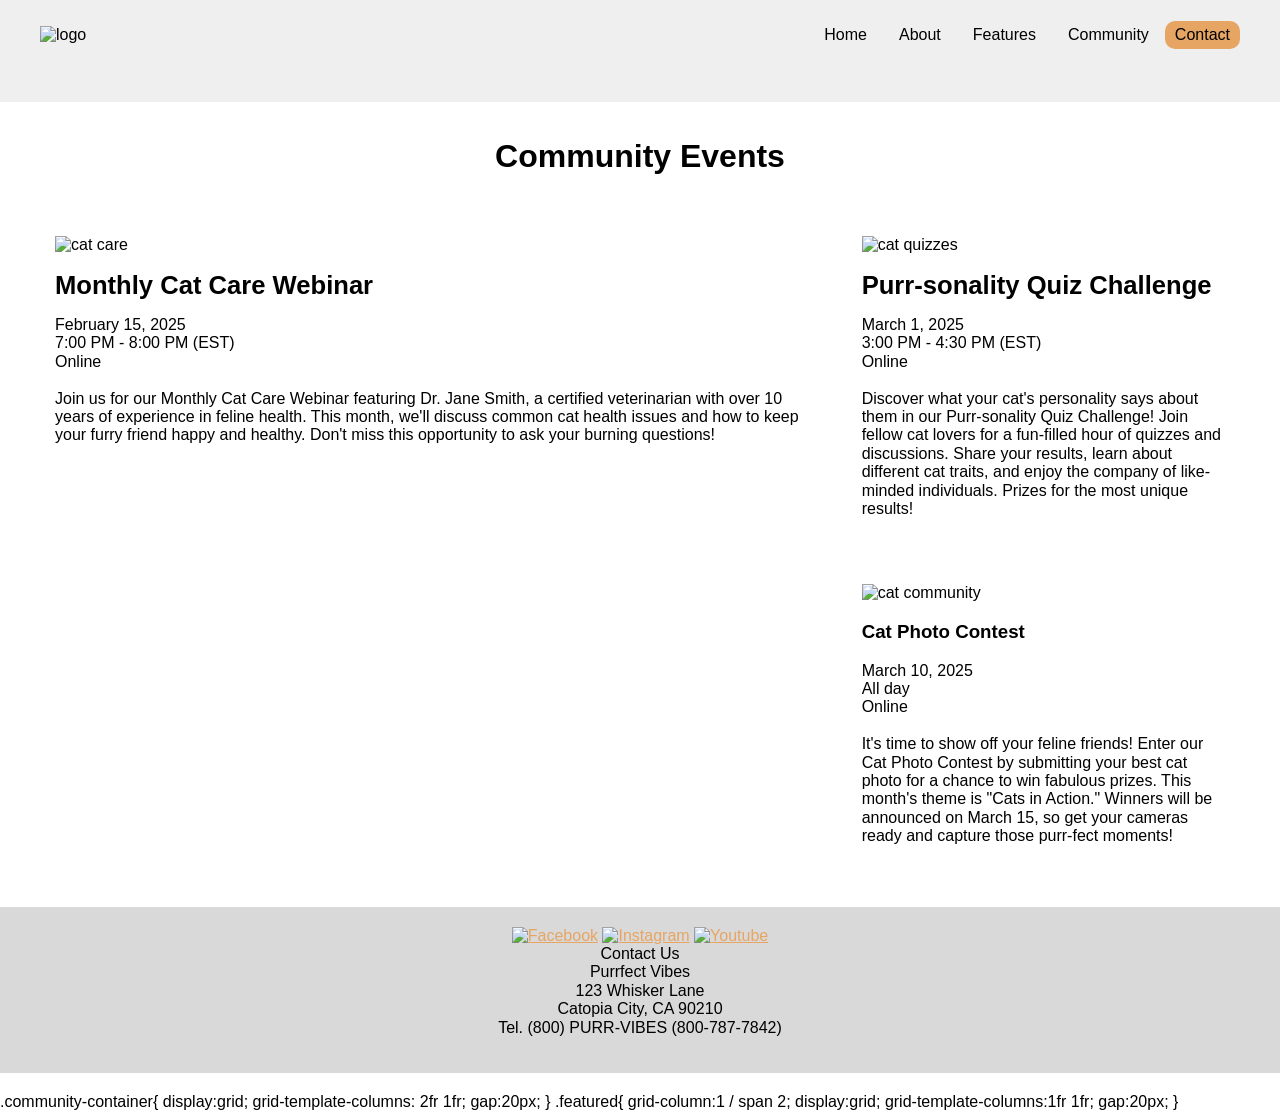
==== index.html @ a2c09ec4 "Update index.html" ====
<!doctype html>
<html lang="en">
<head>
	<meta charset="utf-8">
	<title>Purrfect Vibes Community Events</title>
 <link rel="stylesheet" href="normalize.css">
<link rel="stylesheet" href="styles.css">
</head>

<body>
    <header>
        <div class="container">
            <img src="images/logo.png" alt="logo">
            <nav class="nav1">
                <ul>
                    <li><a href="#">Home</a></li>
                    <li><a href="#">About</a></li>
                    <li><a href="#">Features</a></li>
                    <li><a href="#">Community</a></li>
                </ul>
            </nav>
            <a href="#" class="button">Contact</a>
        </div>
    </header>
<h1>Community Events</h1>
<section class="community container">
    <div class="event-block featured">
        <img src="images/event-cat-care.jpg" alt="cat care">
        <h2>Monthly Cat Care Webinar</h2>
        <p><span>February 15, 2025</span><br>
            <span>7:00 PM - 8:00 PM (EST)<br>
            Online</span><br><br>
            Join us for our Monthly Cat Care Webinar featuring Dr. Jane Smith, a certified veterinarian with over 10 years of experience in feline health. This month, we'll discuss common cat health issues and how to keep your furry friend happy and healthy. Don't miss this opportunity to ask your burning questions!</p>
    </div>
    <div class="event-block">
        <img src="images/event-cat-quiz.jpg" alt="cat quizzes">
        <h2>Purr-sonality Quiz Challenge</h2>
        <p><span>March 1, 2025</span><br>
            <span>3:00 PM - 4:30 PM (EST)<br>
            Online</span><br><br>
            Discover what your cat's personality says about them in our Purr-sonality Quiz Challenge! Join fellow cat lovers for a fun-filled hour of quizzes and discussions. Share your results, learn about different cat traits, and enjoy the company of like-minded individuals. Prizes for the most unique results!</p>
    </div>
    <div class="event-block">
        <img src="images/event-cat-photo.jpg" alt="cat community">
        <h3>Cat Photo Contest</h3>
        <p><span>March 10, 2025</span><br>
            <span>All day<br>
            Online</span><br><br>
            It's time to show off your feline friends! Enter our Cat Photo Contest by submitting your best cat photo for a chance to win fabulous prizes. This month's theme is "Cats in Action." Winners will be announced on March 15, so get your cameras ready and capture those purr-fect moments!</p>
    </div>
</section>
<footer>
    <div>
        <a href="#"><img src="images/facebook.svg" alt="Facebook"></a>
        <a href="#"><img src="images/instagram.svg" alt="Instagram"></a>
        <a href="#"><img src="images/youtube.svg" alt="Youtube"></a>
    </div>
    <p>
        Contact Us<br>
        Purrfect Vibes<br>
        123 Whisker Lane<br>
        Catopia City, CA 90210<br>
        Tel. (800) PURR-VIBES (800-787-7842)<br>
    </p>
</footer>
</body>
</html>
.community-container{
display:grid;
grid-template-columns: 2fr 1fr;
gap:20px;
}

.featured{
grid-column:1 / span 2;
display:grid;
grid-template-columns:1fr 1fr;
gap:20px;
}
---- styles.css ----
body {
    font-size: 16px;
    font-family: Arial, Helvetica, sans-serif;
    margin: 0;
}
h1 {
    font-size: 2em;
    font-weight: bold;
    text-align: center;
    margin: 1rem 0;
}
h2 {
    font-size: 1.6em;
    margin: 1rem 0;
}
p {
    margin: 0 0 1rem 0;
}
.container {
    max-width: 1200px;
    margin: auto;
    padding: 10px;
}
a {
    color: #e6a563;
}
header {
    background-color: #efefef;
    position: sticky;
    top: 0;
}
header a {
    text-decoration: none;
    color: #000
}
header a:hover {
    color: #e6a563;
}
header .container {
    padding: 10px;
    margin-bottom: 2em;
    display: flex;
    align-items: center;
    justify-content: flex-end;
}
header img {
    width: 250px;
    margin-right: auto;

}
header ul {
    list-style-type: none;
    display: flex;
    align-items: center;
}
.button {
    background-color: #e6a563;
    border-radius: 10px;
    padding: 5px 10px;
}
.button:hover {
    background-color: #fff;
}
nav li {
    margin: 0 1em;
}
footer {
    text-align: center;
    background-color: #D9D9D9;
    padding: 20px;
}
footer img {
    width: 35px;
}
.community{
display:grid;
grid-template-columns: 2fr 1fr;
gap:20px;
}
.featured{
grid-column:1 / 2;
grid-row:1 / 3;
}
.event-block{
background:#ffffff;
padding:15px;
border-radius:6px;
}
.event-block img{
width:100%;
height:auto;
}
body{
display:grid;
grid-template-columns:1fr;
grid-template-rows:auto auto auto auto auto;
gap:20px;
}
BIG EVENT | event
BIG EVENT | event
[ Cat Care Webinar ]  [ Quiz Challenge ]

[ Cat Care Webinar ]  [ Photo Contest ]

.event-block img{
width:100%;
object-fit:cover;
}
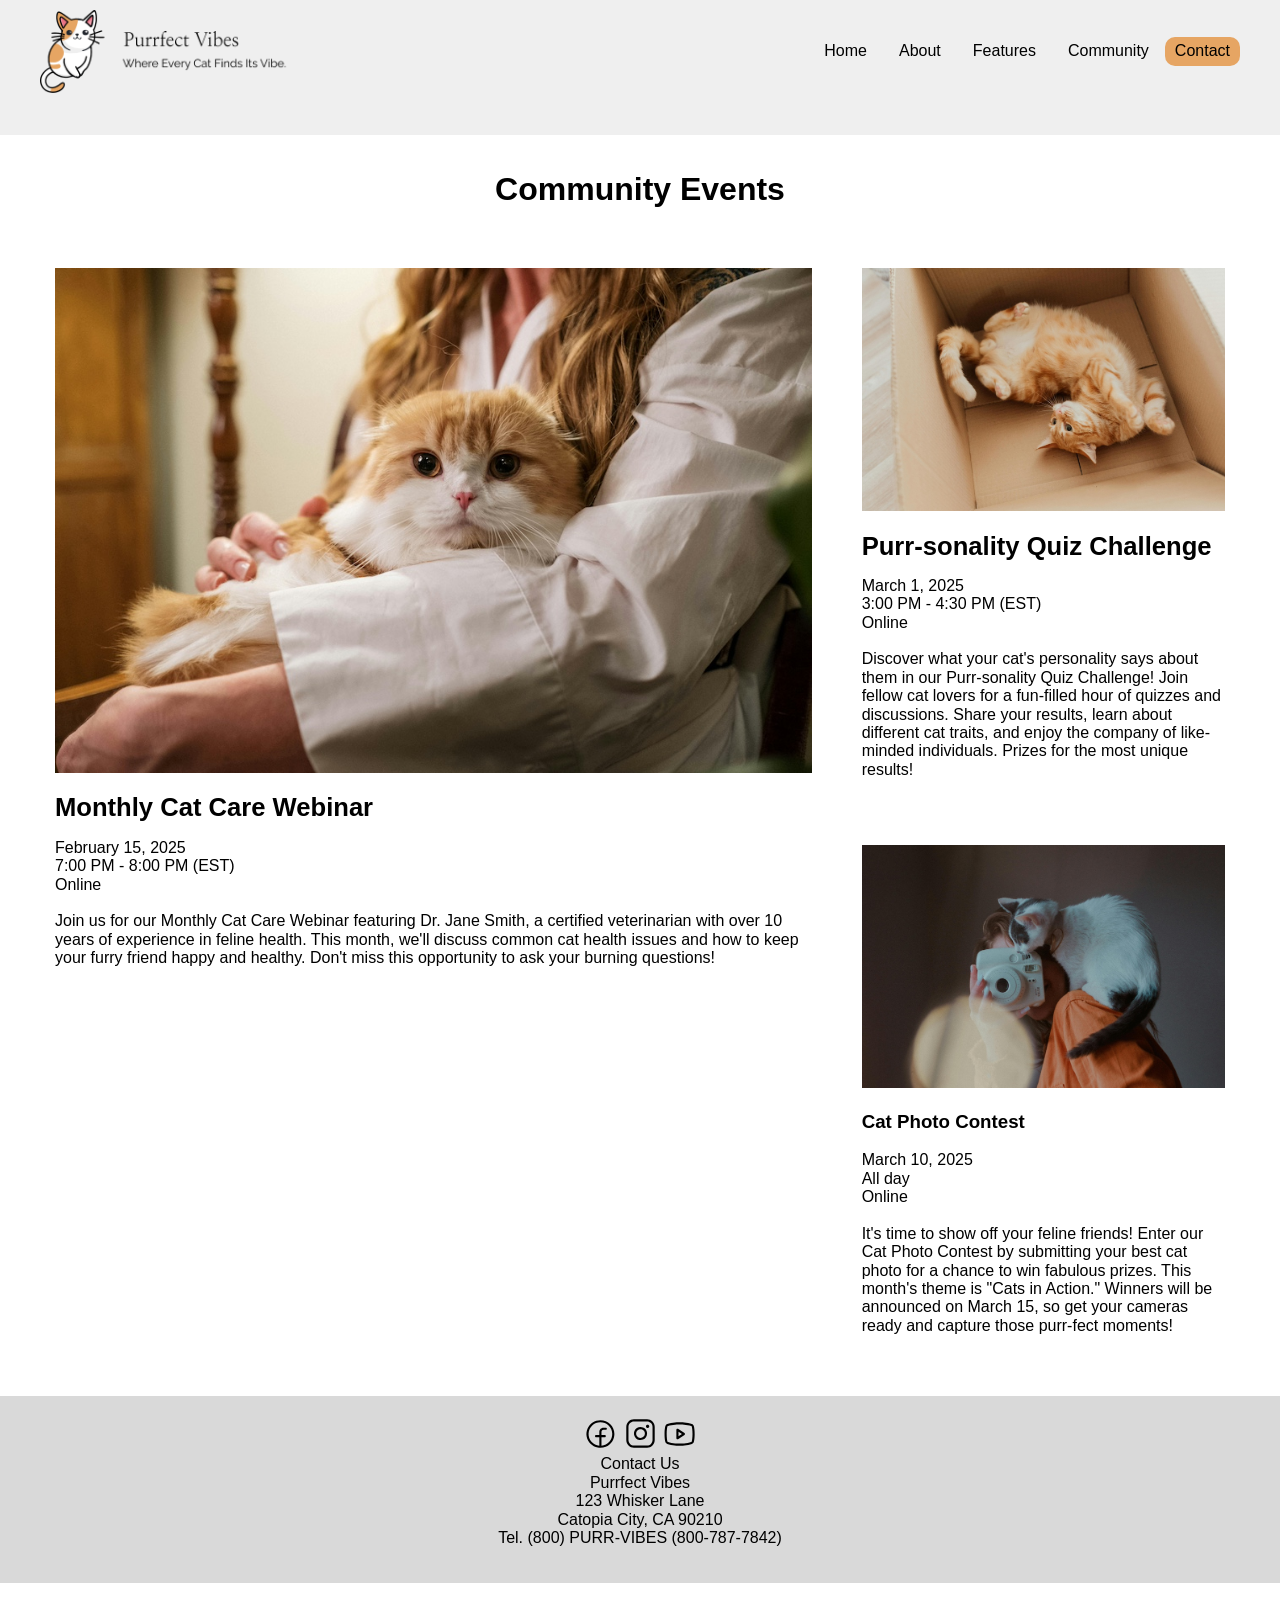
==== commit e13efc50: "Update index.html" ====
--- a/index.html
+++ b/index.html
@@ -10,7 +10,7 @@
 <body>
     <header>
         <div class="container">
-            <img src="images/logo.png" alt="logo">
+            <img src="logo.png" alt="logo">
             <nav class="nav1">
                 <ul>
                     <li><a href="#">Home</a></li>
@@ -25,7 +25,7 @@
 <h1>Community Events</h1>
 <section class="community container">
     <div class="event-block featured">
-        <img src="images/event-cat-care.jpg" alt="cat care">
+        <img src="event-cat-care.jpg" alt="cat care">
         <h2>Monthly Cat Care Webinar</h2>
         <p><span>February 15, 2025</span><br>
             <span>7:00 PM - 8:00 PM (EST)<br>
@@ -33,7 +33,7 @@
             Join us for our Monthly Cat Care Webinar featuring Dr. Jane Smith, a certified veterinarian with over 10 years of experience in feline health. This month, we'll discuss common cat health issues and how to keep your furry friend happy and healthy. Don't miss this opportunity to ask your burning questions!</p>
     </div>
     <div class="event-block">
-        <img src="images/event-cat-quiz.jpg" alt="cat quizzes">
+        <img src="event-cat-quiz.jpg" alt="cat quizzes">
         <h2>Purr-sonality Quiz Challenge</h2>
         <p><span>March 1, 2025</span><br>
             <span>3:00 PM - 4:30 PM (EST)<br>
@@ -41,7 +41,7 @@
             Discover what your cat's personality says about them in our Purr-sonality Quiz Challenge! Join fellow cat lovers for a fun-filled hour of quizzes and discussions. Share your results, learn about different cat traits, and enjoy the company of like-minded individuals. Prizes for the most unique results!</p>
     </div>
     <div class="event-block">
-        <img src="images/event-cat-photo.jpg" alt="cat community">
+        <img src="event-cat-photo.jpg" alt="cat community">
         <h3>Cat Photo Contest</h3>
         <p><span>March 10, 2025</span><br>
             <span>All day<br>
@@ -51,9 +51,9 @@
 </section>
 <footer>
     <div>
-        <a href="#"><img src="images/facebook.svg" alt="Facebook"></a>
-        <a href="#"><img src="images/instagram.svg" alt="Instagram"></a>
-        <a href="#"><img src="images/youtube.svg" alt="Youtube"></a>
+        <a href="#"><img src="facebook.svg" alt="Facebook"></a>
+        <a href="#"><img src="instagram.svg" alt="Instagram"></a>
+        <a href="#"><img src="youtube.svg" alt="Youtube"></a>
     </div>
     <p>
         Contact Us<br>
@@ -65,15 +65,3 @@
 </footer>
 </body>
 </html>
-.community-container{
-display:grid;
-grid-template-columns: 2fr 1fr;
-gap:20px;
-}
-
-.featured{
-grid-column:1 / span 2;
-display:grid;
-grid-template-columns:1fr 1fr;
-gap:20px;
-}
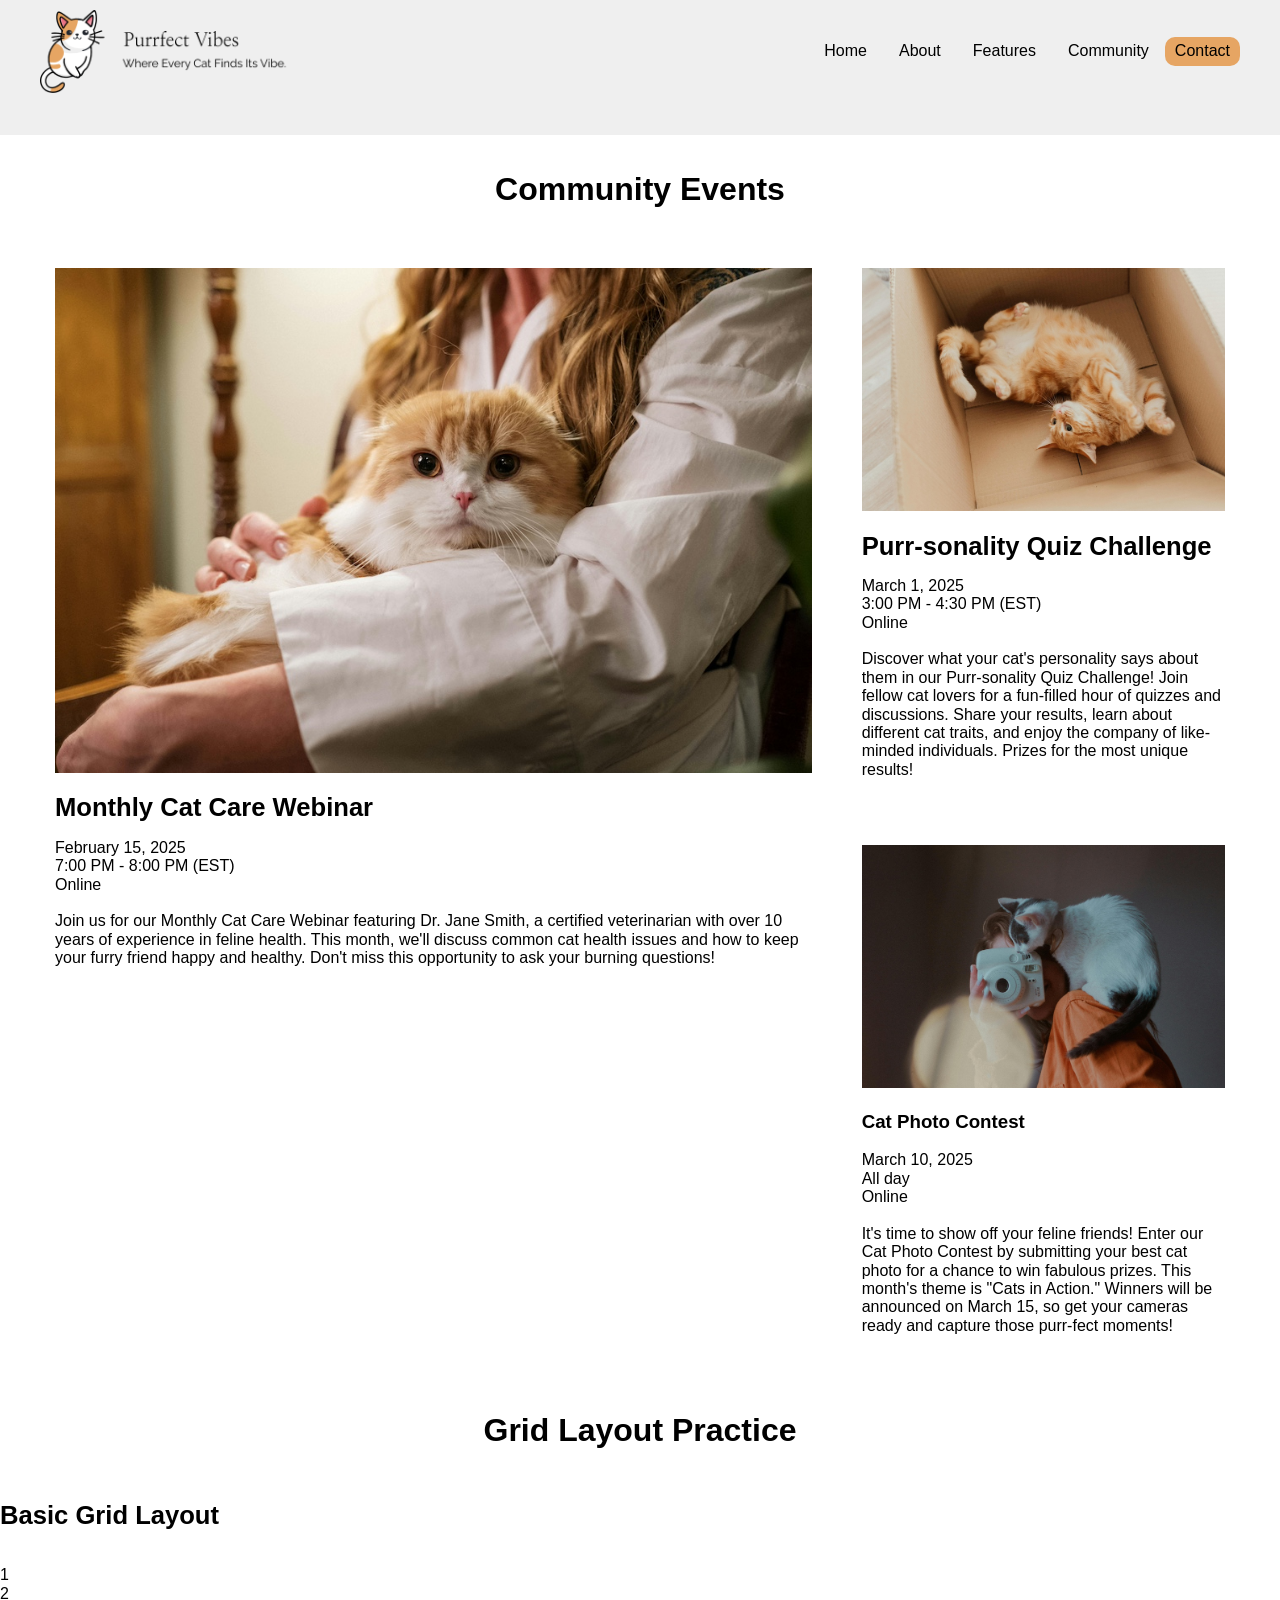
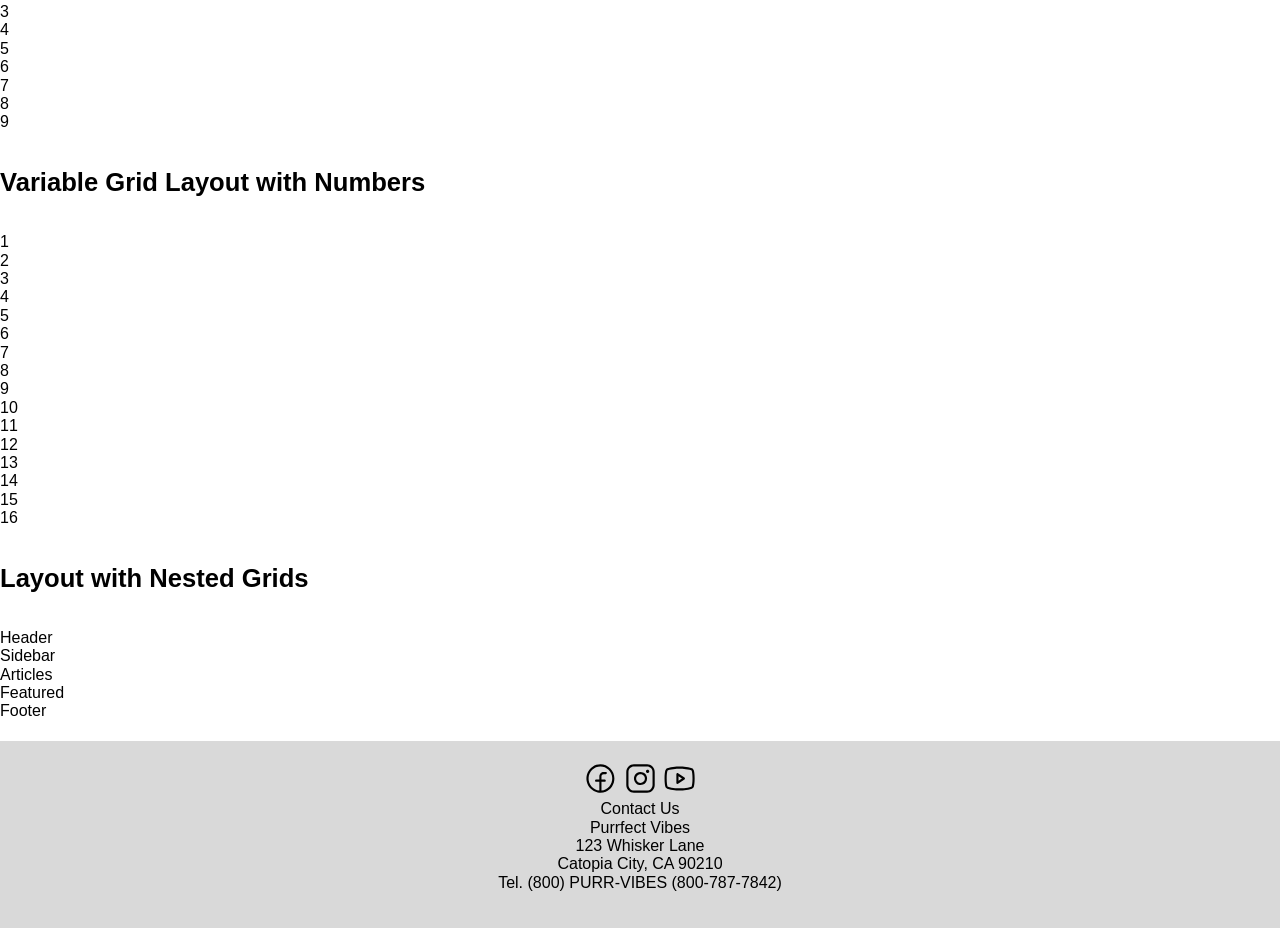
==== commit 4dbf98be: "Update index.html" ====
--- a/index.html
+++ b/index.html
@@ -1,67 +1,168 @@
 <!doctype html>
 <html lang="en">
 <head>
-	<meta charset="utf-8">
-	<title>Purrfect Vibes Community Events</title>
- <link rel="stylesheet" href="normalize.css">
+<meta charset="utf-8">
+<title>Purrfect Vibes Community Events</title>
+<link rel="stylesheet" href="normalize.css">
 <link rel="stylesheet" href="styles.css">
 </head>
 
 <body>
-    <header>
-        <div class="container">
-            <img src="logo.png" alt="logo">
-            <nav class="nav1">
-                <ul>
-                    <li><a href="#">Home</a></li>
-                    <li><a href="#">About</a></li>
-                    <li><a href="#">Features</a></li>
-                    <li><a href="#">Community</a></li>
-                </ul>
-            </nav>
-            <a href="#" class="button">Contact</a>
-        </div>
-    </header>
+
+<header>
+<div class="container">
+<img src="logo.png" alt="logo">
+
+<nav class="nav1">
+<ul>
+<li><a href="#">Home</a></li>
+<li><a href="#">About</a></li>
+<li><a href="#">Features</a></li>
+<li><a href="#">Community</a></li>
+</ul>
+</nav>
+
+<a href="#" class="button">Contact</a>
+
+</div>
+</header>
+
+
 <h1>Community Events</h1>
+
 <section class="community container">
-    <div class="event-block featured">
-        <img src="event-cat-care.jpg" alt="cat care">
-        <h2>Monthly Cat Care Webinar</h2>
-        <p><span>February 15, 2025</span><br>
-            <span>7:00 PM - 8:00 PM (EST)<br>
-            Online</span><br><br>
-            Join us for our Monthly Cat Care Webinar featuring Dr. Jane Smith, a certified veterinarian with over 10 years of experience in feline health. This month, we'll discuss common cat health issues and how to keep your furry friend happy and healthy. Don't miss this opportunity to ask your burning questions!</p>
-    </div>
-    <div class="event-block">
-        <img src="event-cat-quiz.jpg" alt="cat quizzes">
-        <h2>Purr-sonality Quiz Challenge</h2>
-        <p><span>March 1, 2025</span><br>
-            <span>3:00 PM - 4:30 PM (EST)<br>
-            Online</span><br><br>
-            Discover what your cat's personality says about them in our Purr-sonality Quiz Challenge! Join fellow cat lovers for a fun-filled hour of quizzes and discussions. Share your results, learn about different cat traits, and enjoy the company of like-minded individuals. Prizes for the most unique results!</p>
-    </div>
-    <div class="event-block">
-        <img src="event-cat-photo.jpg" alt="cat community">
-        <h3>Cat Photo Contest</h3>
-        <p><span>March 10, 2025</span><br>
-            <span>All day<br>
-            Online</span><br><br>
-            It's time to show off your feline friends! Enter our Cat Photo Contest by submitting your best cat photo for a chance to win fabulous prizes. This month's theme is "Cats in Action." Winners will be announced on March 15, so get your cameras ready and capture those purr-fect moments!</p>
-    </div>
+
+<div class="event-block featured">
+<img src="event-cat-care.jpg" alt="cat care">
+
+<h2>Monthly Cat Care Webinar</h2>
+
+<p>
+<span>February 15, 2025</span><br>
+<span>7:00 PM - 8:00 PM (EST)<br>
+Online</span><br><br>
+
+Join us for our Monthly Cat Care Webinar featuring Dr. Jane Smith, a certified veterinarian with over 10 years of experience in feline health. This month, we'll discuss common cat health issues and how to keep your furry friend happy and healthy. Don't miss this opportunity to ask your burning questions!
+</p>
+
+</div>
+
+
+<div class="event-block">
+
+<img src="event-cat-quiz.jpg" alt="cat quizzes">
+
+<h2>Purr-sonality Quiz Challenge</h2>
+
+<p>
+<span>March 1, 2025</span><br>
+<span>3:00 PM - 4:30 PM (EST)<br>
+Online</span><br><br>
+
+Discover what your cat's personality says about them in our Purr-sonality Quiz Challenge! Join fellow cat lovers for a fun-filled hour of quizzes and discussions. Share your results, learn about different cat traits, and enjoy the company of like-minded individuals. Prizes for the most unique results!
+</p>
+
+</div>
+
+
+<div class="event-block">
+
+<img src="event-cat-photo.jpg" alt="cat community">
+
+<h3>Cat Photo Contest</h3>
+
+<p>
+<span>March 10, 2025</span><br>
+<span>All day<br>
+Online</span><br><br>
+
+It's time to show off your feline friends! Enter our Cat Photo Contest by submitting your best cat photo for a chance to win fabulous prizes. This month's theme is "Cats in Action." Winners will be announced on March 15, so get your cameras ready and capture those purr-fect moments!
+</p>
+
+</div>
+
 </section>
+
+
+<h1>Grid Layout Practice</h1>
+
+
+<h2>Basic Grid Layout</h2>
+
+<div class="g1">
+<div>1</div>
+<div>2</div>
+<div>3</div>
+<div>4</div>
+<div>5</div>
+<div>6</div>
+<div>7</div>
+<div>8</div>
+<div>9</div>
+</div>
+
+
+<h2>Variable Grid Layout with Numbers</h2>
+
+<div class="g2">
+<div>1</div>
+<div>2</div>
+<div>3</div>
+<div>4</div>
+<div>5</div>
+<div>6</div>
+<div>7</div>
+<div>8</div>
+<div>9</div>
+<div>10</div>
+<div>11</div>
+<div>12</div>
+<div>13</div>
+<div>14</div>
+<div>15</div>
+<div>16</div>
+</div>
+
+
+<h2>Layout with Nested Grids</h2>
+
+<div class="g3">
+
+<div class="header">Header</div>
+
+<div class="sidebar">Sidebar</div>
+
+<div class="main">
+
+<div class="articles">Articles</div>
+
+<div class="featured">Featured</div>
+
+</div>
+
+<div class="footer">Footer</div>
+
+</div>
+
+
 <footer>
-    <div>
-        <a href="#"><img src="facebook.svg" alt="Facebook"></a>
-        <a href="#"><img src="instagram.svg" alt="Instagram"></a>
-        <a href="#"><img src="youtube.svg" alt="Youtube"></a>
-    </div>
-    <p>
-        Contact Us<br>
-        Purrfect Vibes<br>
-        123 Whisker Lane<br>
-        Catopia City, CA 90210<br>
-        Tel. (800) PURR-VIBES (800-787-7842)<br>
-    </p>
+
+<div>
+<a href="#"><img src="facebook.svg" alt="Facebook"></a>
+<a href="#"><img src="instagram.svg" alt="Instagram"></a>
+<a href="#"><img src="youtube.svg" alt="Youtube"></a>
+</div>
+
+<p>
+Contact Us<br>
+Purrfect Vibes<br>
+123 Whisker Lane<br>
+Catopia City, CA 90210<br>
+Tel. (800) PURR-VIBES (800-787-7842)
+</p>
+
 </footer>
+
+
 </body>
 </html>
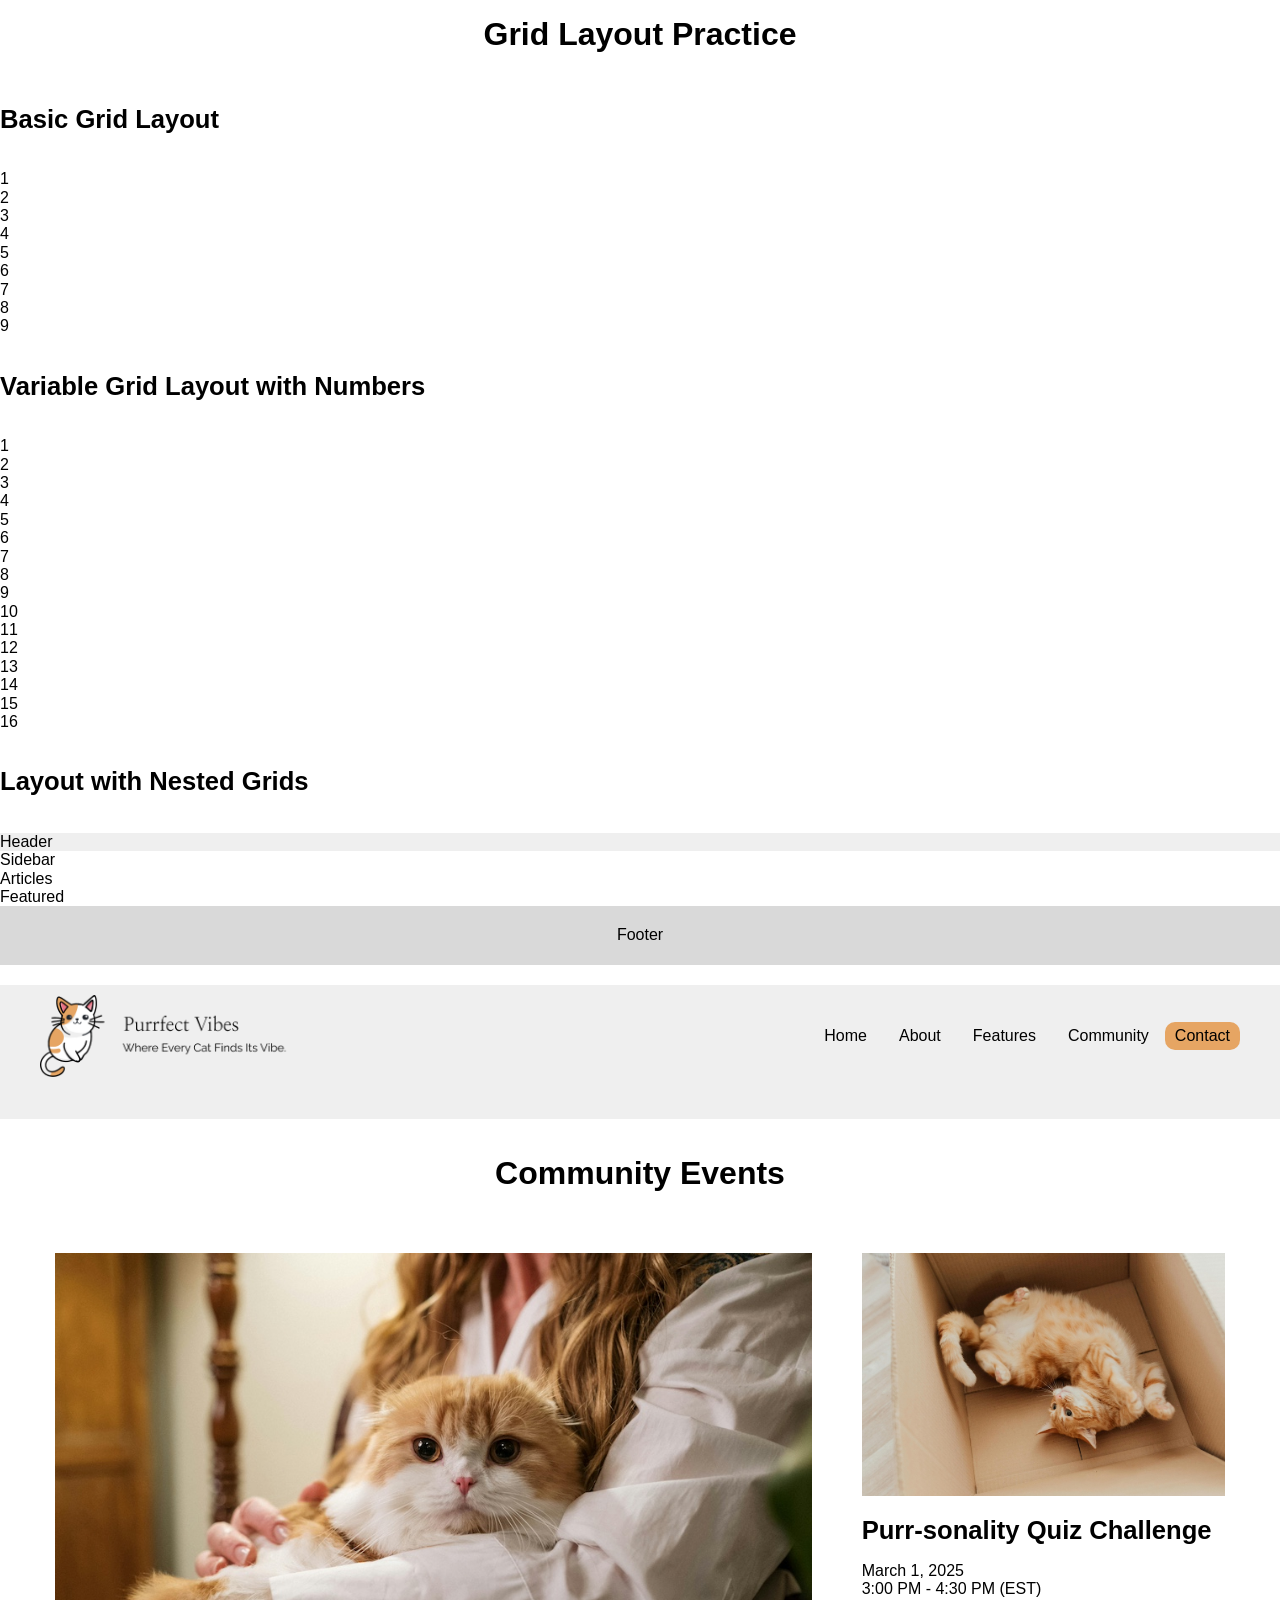
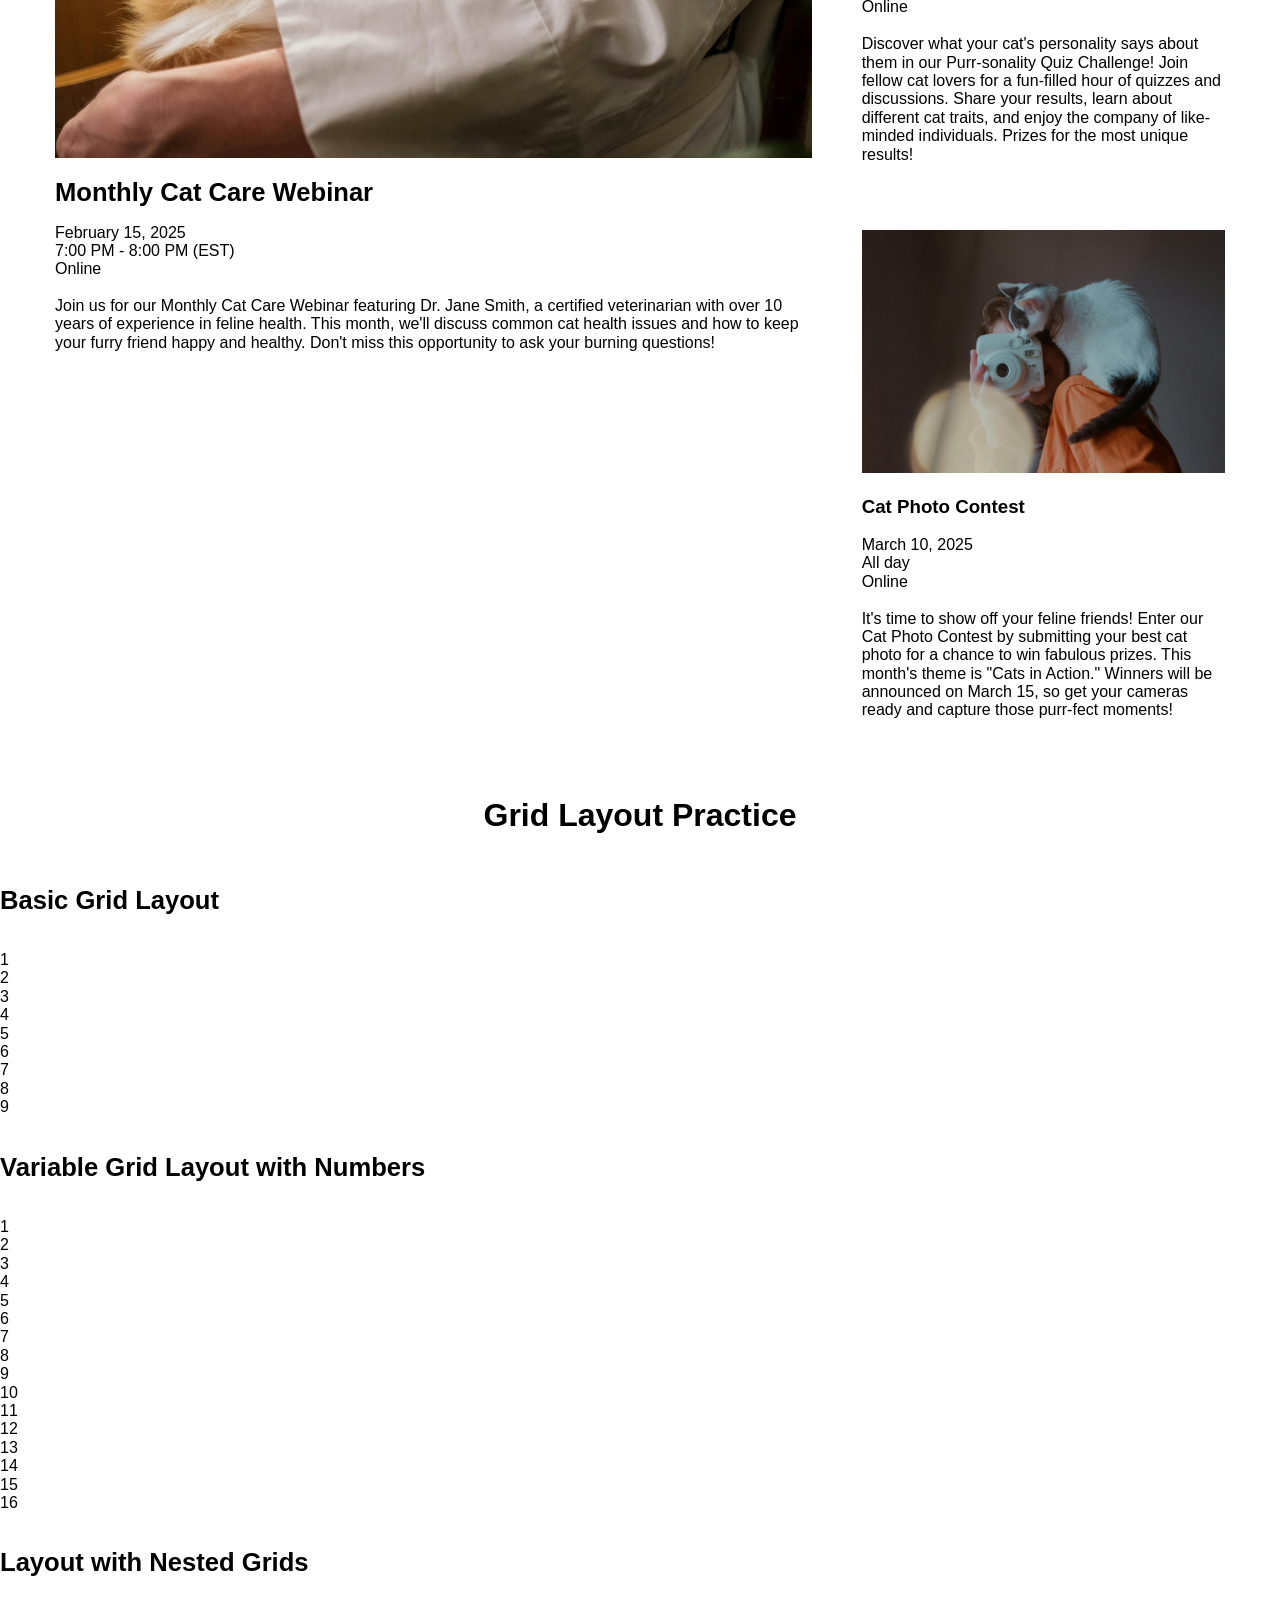
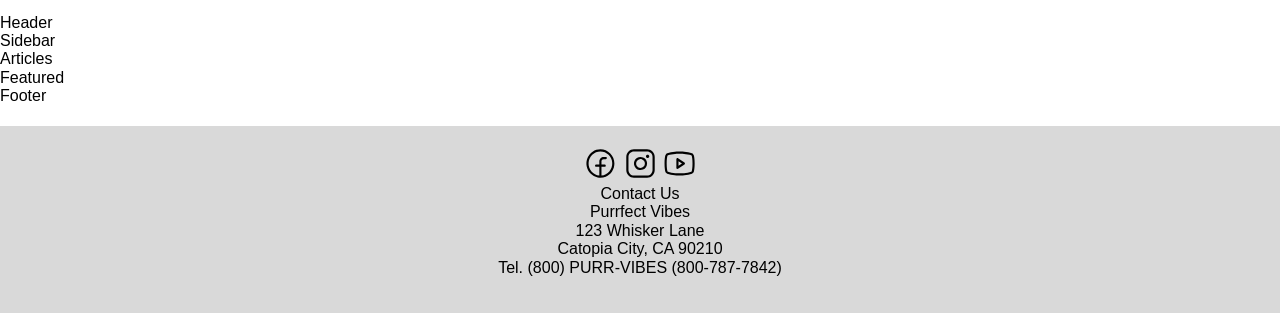
==== commit 73f00fa0: "Update index.html" ====
--- a/index.html
+++ b/index.html
@@ -1,6 +1,52 @@
 <!doctype html>
 <html lang="en">
 <head>
+ <h1>Grid Layout Practice</h1>
+
+<h2>Basic Grid Layout</h2>
+<div class="g1">
+<div>1</div>
+<div>2</div>
+<div>3</div>
+<div>4</div>
+<div>5</div>
+<div>6</div>
+<div>7</div>
+<div>8</div>
+<div>9</div>
+</div>
+
+<h2>Variable Grid Layout with Numbers</h2>
+<div class="g2">
+<div>1</div>
+<div>2</div>
+<div>3</div>
+<div>4</div>
+<div>5</div>
+<div>6</div>
+<div>7</div>
+<div>8</div>
+<div>9</div>
+<div>10</div>
+<div>11</div>
+<div>12</div>
+<div>13</div>
+<div>14</div>
+<div>15</div>
+<div>16</div>
+</div>
+
+<h2>Layout with Nested Grids</h2>
+<div class="g3">
+<header>Header</header>
+<aside>Sidebar</aside>
+<main>
+<div class="articles">Articles</div>
+<div class="featured">Featured</div>
+</main>
+<footer>Footer</footer>
+</div>
+  
 <meta charset="utf-8">
 <title>Purrfect Vibes Community Events</title>
 <link rel="stylesheet" href="normalize.css">
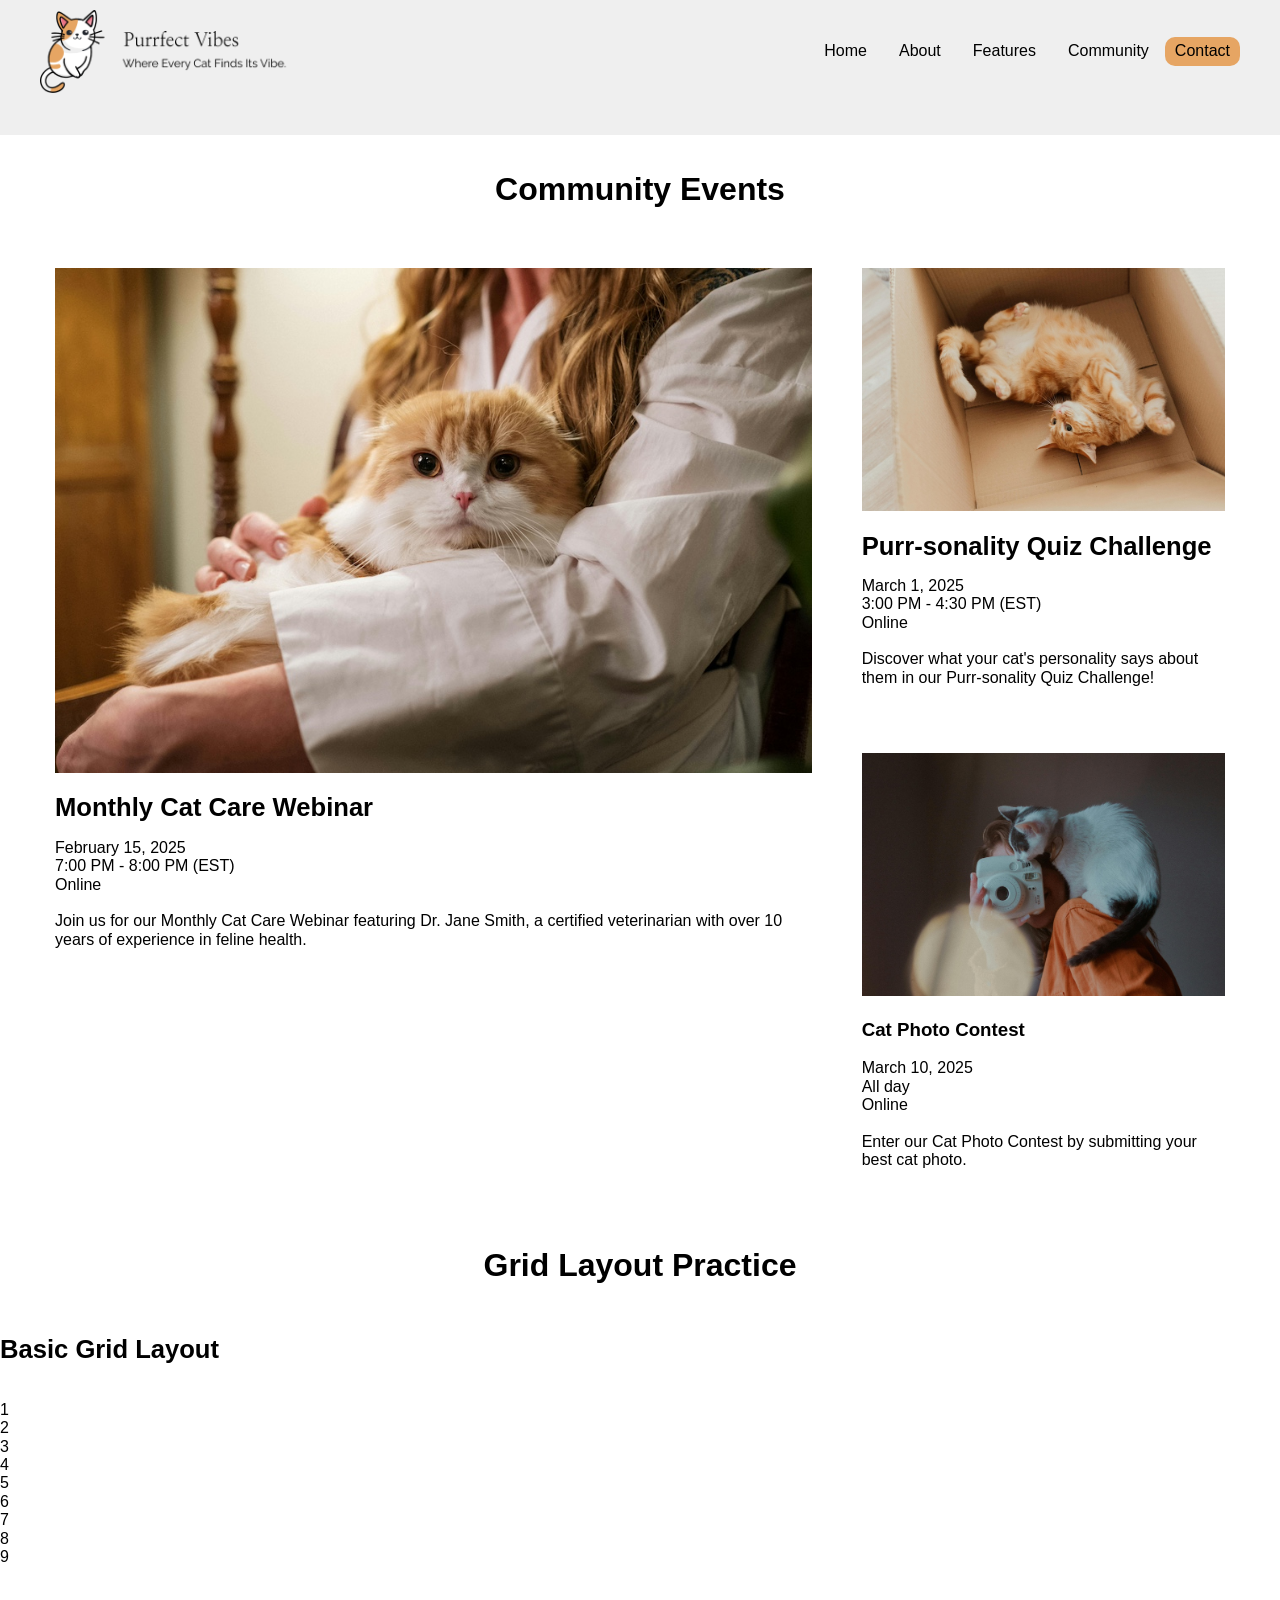
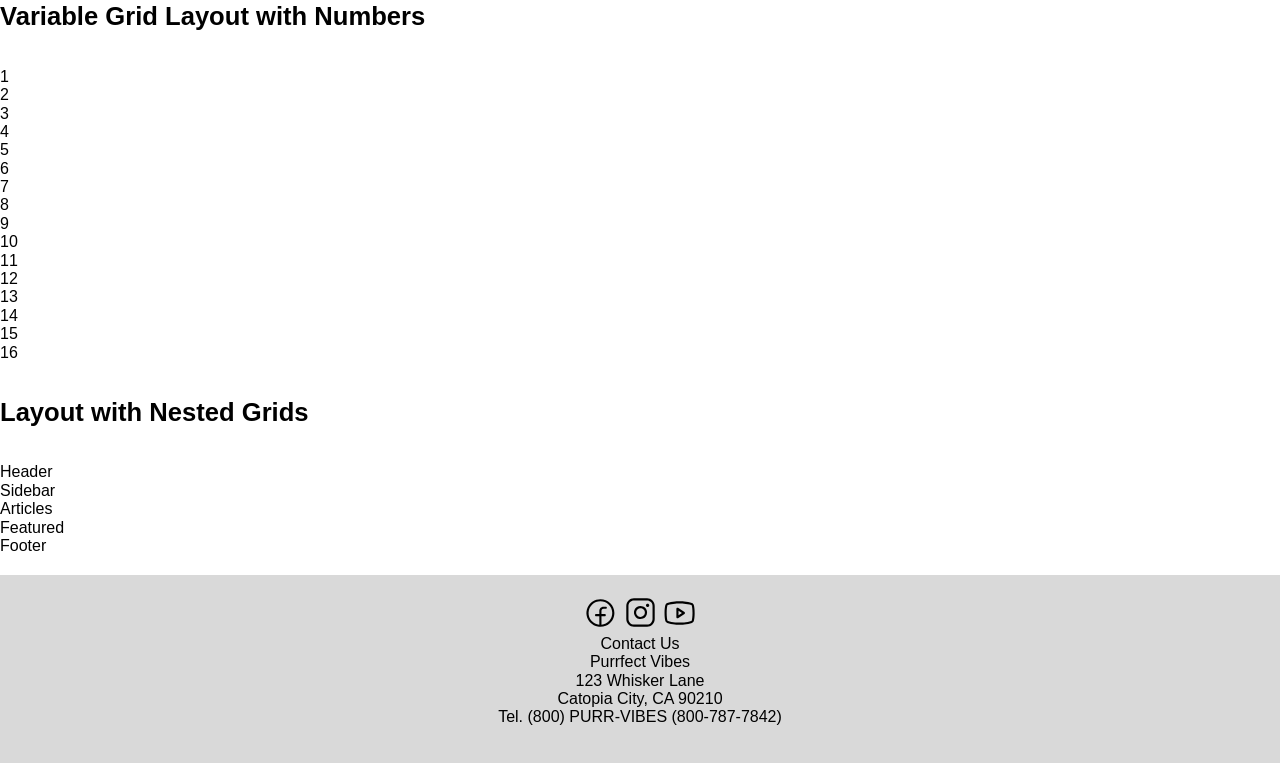
==== commit c39f5385: "Update index.html" ====
--- a/index.html
+++ b/index.html
@@ -1,52 +1,7 @@
 <!doctype html>
 <html lang="en">
+
 <head>
- <h1>Grid Layout Practice</h1>
-
-<h2>Basic Grid Layout</h2>
-<div class="g1">
-<div>1</div>
-<div>2</div>
-<div>3</div>
-<div>4</div>
-<div>5</div>
-<div>6</div>
-<div>7</div>
-<div>8</div>
-<div>9</div>
-</div>
-
-<h2>Variable Grid Layout with Numbers</h2>
-<div class="g2">
-<div>1</div>
-<div>2</div>
-<div>3</div>
-<div>4</div>
-<div>5</div>
-<div>6</div>
-<div>7</div>
-<div>8</div>
-<div>9</div>
-<div>10</div>
-<div>11</div>
-<div>12</div>
-<div>13</div>
-<div>14</div>
-<div>15</div>
-<div>16</div>
-</div>
-
-<h2>Layout with Nested Grids</h2>
-<div class="g3">
-<header>Header</header>
-<aside>Sidebar</aside>
-<main>
-<div class="articles">Articles</div>
-<div class="featured">Featured</div>
-</main>
-<footer>Footer</footer>
-</div>
-  
 <meta charset="utf-8">
 <title>Purrfect Vibes Community Events</title>
 <link rel="stylesheet" href="normalize.css">
@@ -69,7 +24,6 @@
 </nav>
 
 <a href="#" class="button">Contact</a>
-
 </div>
 </header>
 
@@ -80,51 +34,32 @@
 
 <div class="event-block featured">
 <img src="event-cat-care.jpg" alt="cat care">
-
 <h2>Monthly Cat Care Webinar</h2>
-
 <p>
 <span>February 15, 2025</span><br>
-<span>7:00 PM - 8:00 PM (EST)<br>
-Online</span><br><br>
-
-Join us for our Monthly Cat Care Webinar featuring Dr. Jane Smith, a certified veterinarian with over 10 years of experience in feline health. This month, we'll discuss common cat health issues and how to keep your furry friend happy and healthy. Don't miss this opportunity to ask your burning questions!
+<span>7:00 PM - 8:00 PM (EST)<br>Online</span><br><br>
+Join us for our Monthly Cat Care Webinar featuring Dr. Jane Smith, a certified veterinarian with over 10 years of experience in feline health.
 </p>
-
 </div>
 
+<div class="event-block">
+<img src="event-cat-quiz.jpg" alt="cat quizzes">
+<h2>Purr-sonality Quiz Challenge</h2>
+<p>
+<span>March 1, 2025</span><br>
+<span>3:00 PM - 4:30 PM (EST)<br>Online</span><br><br>
+Discover what your cat's personality says about them in our Purr-sonality Quiz Challenge!
+</p>
+</div>
 
 <div class="event-block">
-
-<img src="event-cat-quiz.jpg" alt="cat quizzes">
-
-<h2>Purr-sonality Quiz Challenge</h2>
-
-<p>
-<span>March 1, 2025</span><br>
-<span>3:00 PM - 4:30 PM (EST)<br>
-Online</span><br><br>
-
-Discover what your cat's personality says about them in our Purr-sonality Quiz Challenge! Join fellow cat lovers for a fun-filled hour of quizzes and discussions. Share your results, learn about different cat traits, and enjoy the company of like-minded individuals. Prizes for the most unique results!
-</p>
-
-</div>
-
-
-<div class="event-block">
-
 <img src="event-cat-photo.jpg" alt="cat community">
-
 <h3>Cat Photo Contest</h3>
-
 <p>
 <span>March 10, 2025</span><br>
-<span>All day<br>
-Online</span><br><br>
-
-It's time to show off your feline friends! Enter our Cat Photo Contest by submitting your best cat photo for a chance to win fabulous prizes. This month's theme is "Cats in Action." Winners will be announced on March 15, so get your cameras ready and capture those purr-fect moments!
+<span>All day<br>Online</span><br><br>
+Enter our Cat Photo Contest by submitting your best cat photo.
 </p>
-
 </div>
 
 </section>
@@ -132,9 +67,7 @@
 
 <h1>Grid Layout Practice</h1>
 
-
 <h2>Basic Grid Layout</h2>
-
 <div class="g1">
 <div>1</div>
 <div>2</div>
@@ -149,7 +82,6 @@
 
 
 <h2>Variable Grid Layout with Numbers</h2>
-
 <div class="g2">
 <div>1</div>
 <div>2</div>
@@ -175,15 +107,11 @@
 <div class="g3">
 
 <div class="header">Header</div>
-
 <div class="sidebar">Sidebar</div>
 
 <div class="main">
-
 <div class="articles">Articles</div>
-
 <div class="featured">Featured</div>
-
 </div>
 
 <div class="footer">Footer</div>
@@ -209,6 +137,5 @@
 
 </footer>
 
-
 </body>
 </html>
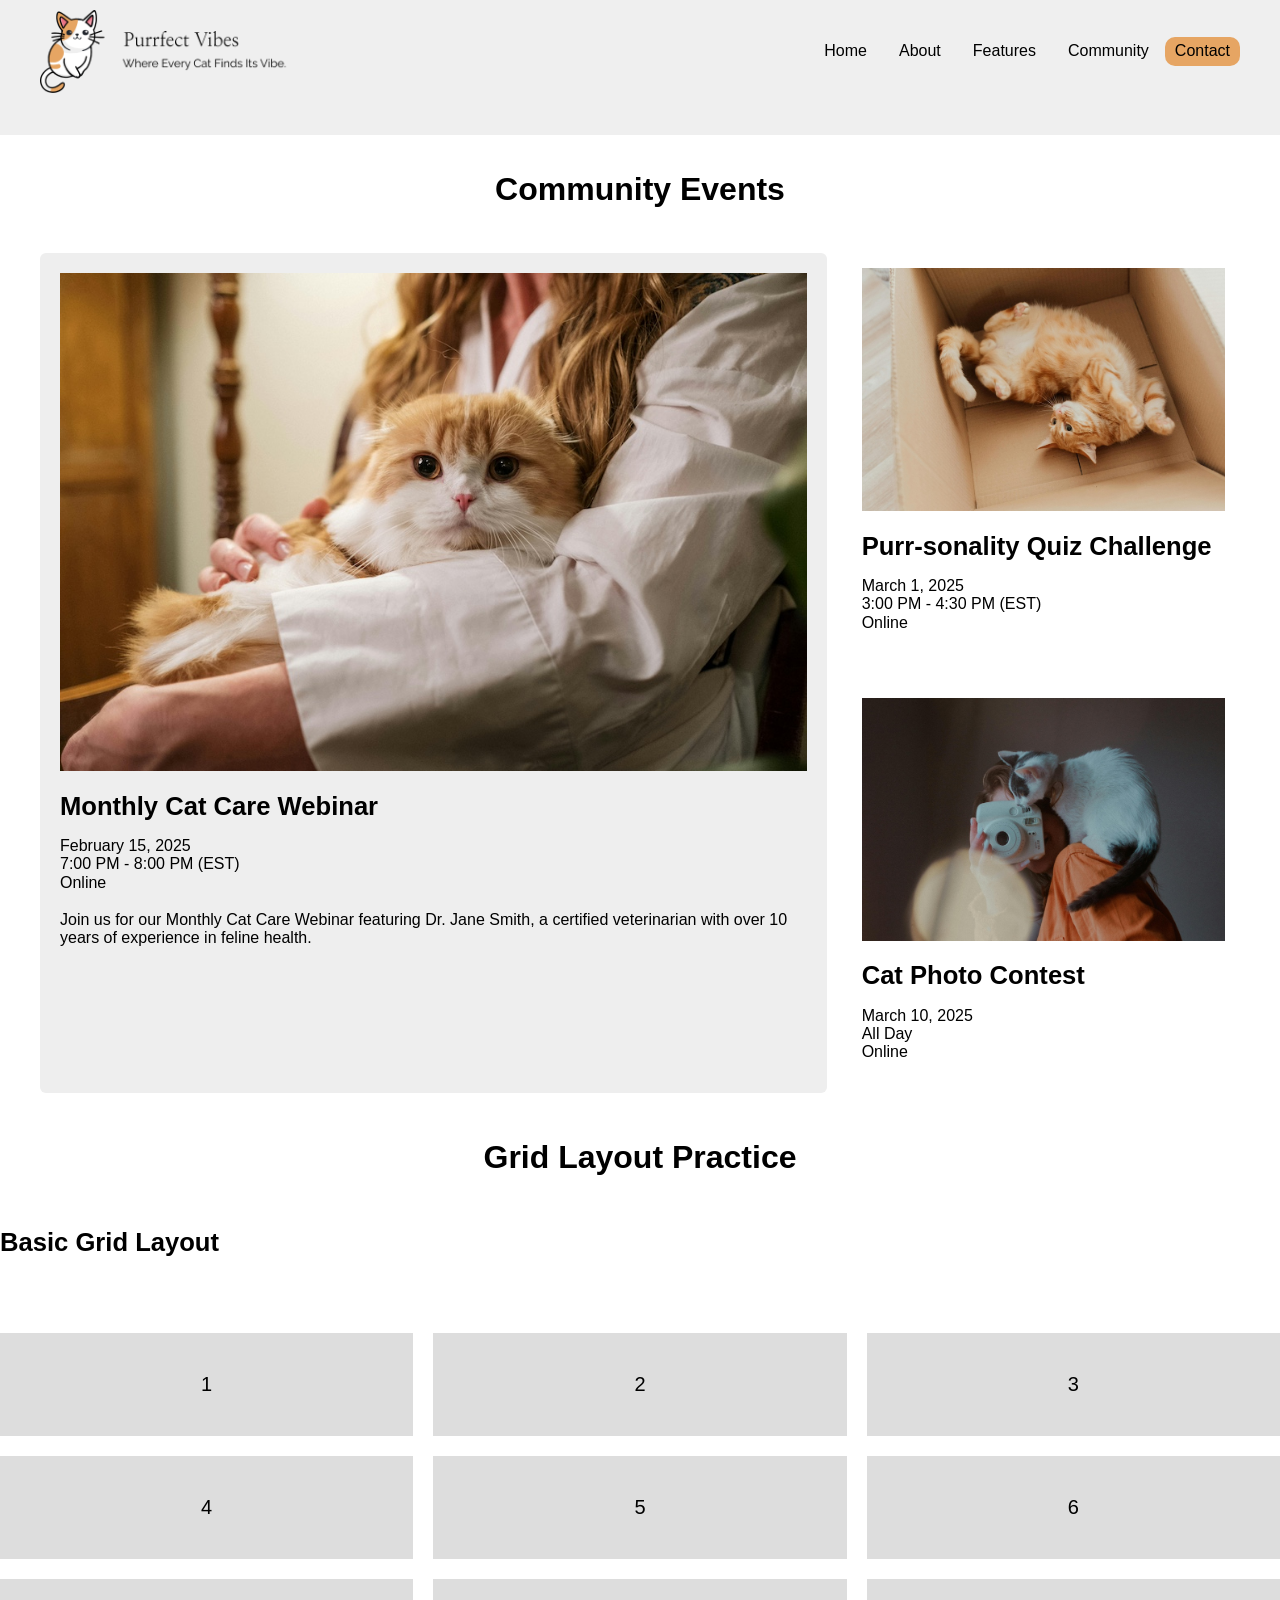
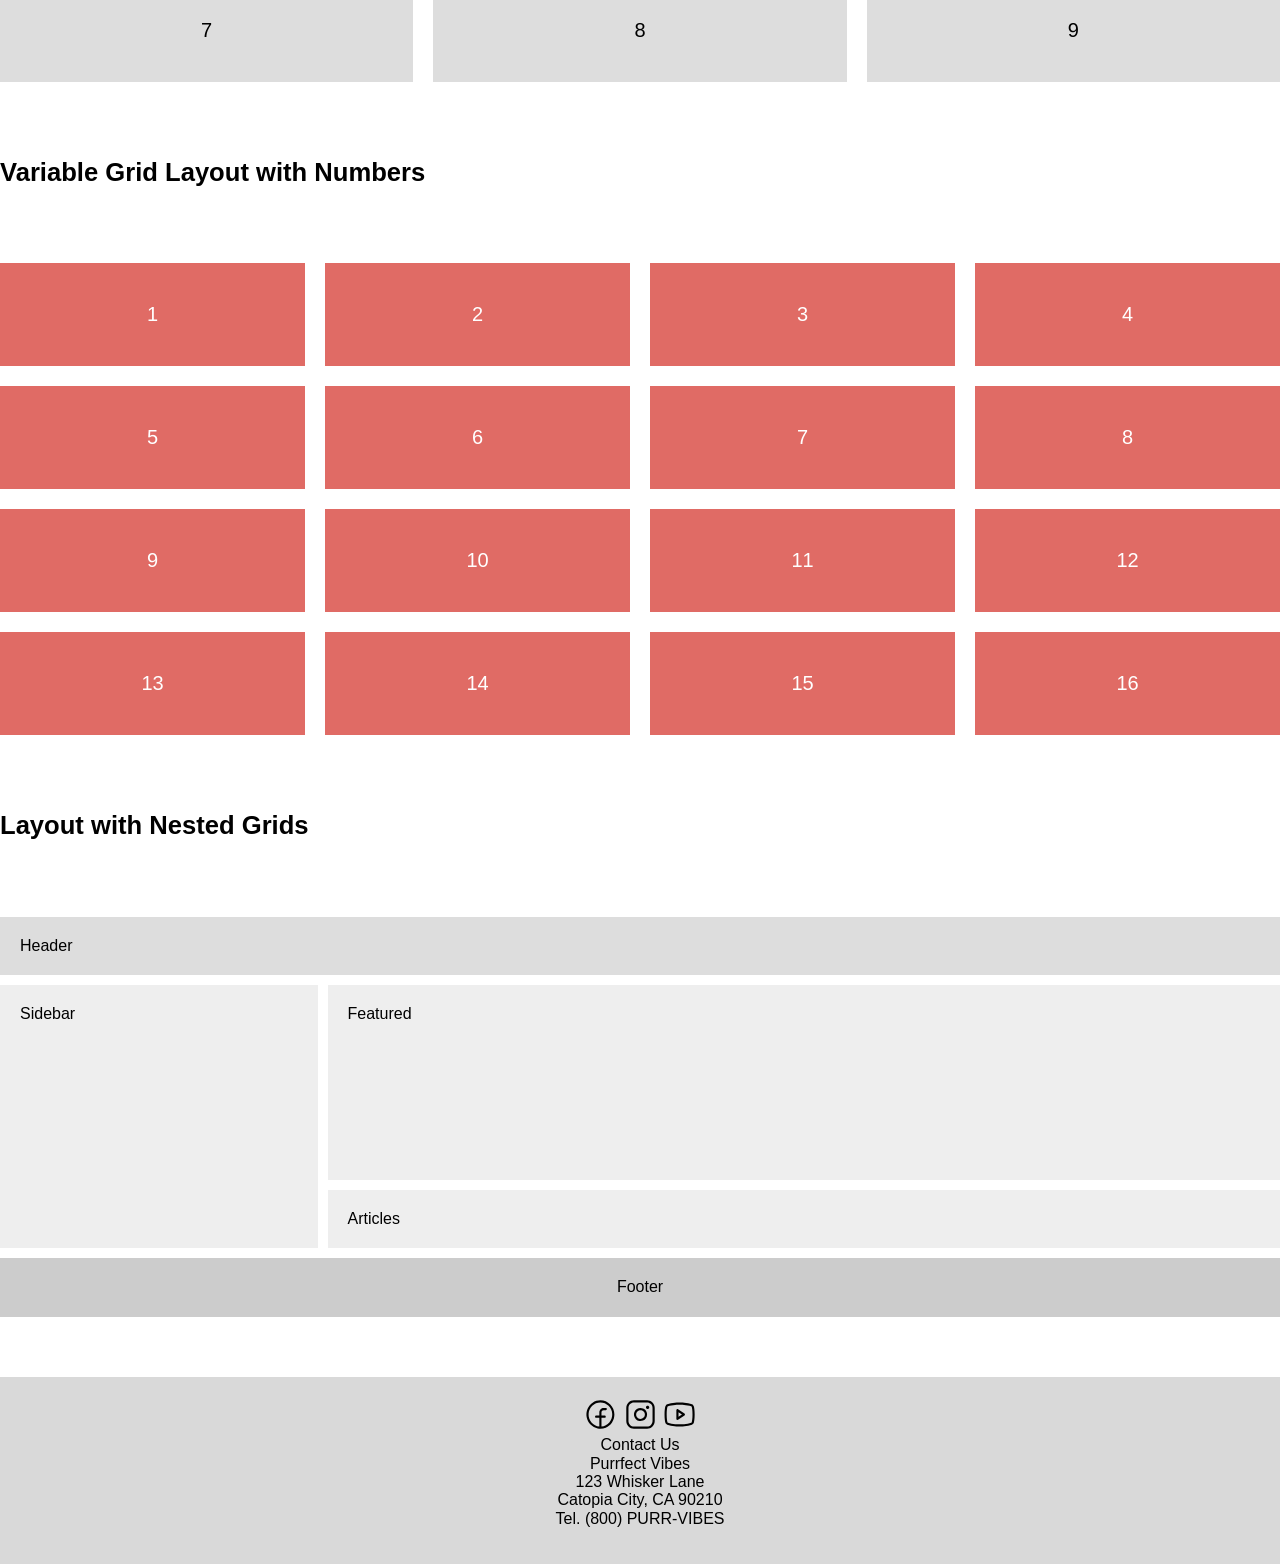
==== commit d9f7a4ef: "Update index.html" ====
--- a/index.html
+++ b/index.html
@@ -4,17 +4,20 @@
 <head>
 <meta charset="utf-8">
 <title>Purrfect Vibes Community Events</title>
+
 <link rel="stylesheet" href="normalize.css">
 <link rel="stylesheet" href="styles.css">
+
 </head>
 
 <body>
 
 <header>
 <div class="container">
+
 <img src="logo.png" alt="logo">
 
-<nav class="nav1">
+<nav>
 <ul>
 <li><a href="#">Home</a></li>
 <li><a href="#">About</a></li>
@@ -24,6 +27,7 @@
 </nav>
 
 <a href="#" class="button">Contact</a>
+
 </div>
 </header>
 
@@ -33,33 +37,49 @@
 <section class="community container">
 
 <div class="event-block featured">
+
 <img src="event-cat-care.jpg" alt="cat care">
+
 <h2>Monthly Cat Care Webinar</h2>
+
 <p>
 <span>February 15, 2025</span><br>
-<span>7:00 PM - 8:00 PM (EST)<br>Online</span><br><br>
+<span>7:00 PM - 8:00 PM (EST)<br>
+Online</span><br><br>
+
 Join us for our Monthly Cat Care Webinar featuring Dr. Jane Smith, a certified veterinarian with over 10 years of experience in feline health.
 </p>
+
 </div>
 
+
 <div class="event-block">
+
 <img src="event-cat-quiz.jpg" alt="cat quizzes">
+
 <h2>Purr-sonality Quiz Challenge</h2>
+
 <p>
-<span>March 1, 2025</span><br>
-<span>3:00 PM - 4:30 PM (EST)<br>Online</span><br><br>
-Discover what your cat's personality says about them in our Purr-sonality Quiz Challenge!
+March 1, 2025<br>
+3:00 PM - 4:30 PM (EST)<br>
+Online
 </p>
+
 </div>
 
+
 <div class="event-block">
-<img src="event-cat-photo.jpg" alt="cat community">
-<h3>Cat Photo Contest</h3>
+
+<img src="event-cat-photo.jpg" alt="cat photo">
+
+<h2>Cat Photo Contest</h2>
+
 <p>
-<span>March 10, 2025</span><br>
-<span>All day<br>Online</span><br><br>
-Enter our Cat Photo Contest by submitting your best cat photo.
+March 10, 2025<br>
+All Day<br>
+Online
 </p>
+
 </div>
 
 </section>
@@ -67,7 +87,9 @@
 
 <h1>Grid Layout Practice</h1>
 
+
 <h2>Basic Grid Layout</h2>
+
 <div class="g1">
 <div>1</div>
 <div>2</div>
@@ -82,6 +104,7 @@
 
 
 <h2>Variable Grid Layout with Numbers</h2>
+
 <div class="g2">
 <div>1</div>
 <div>2</div>
@@ -107,11 +130,15 @@
 <div class="g3">
 
 <div class="header">Header</div>
+
 <div class="sidebar">Sidebar</div>
 
 <div class="main">
+
 <div class="articles">Articles</div>
+
 <div class="featured">Featured</div>
+
 </div>
 
 <div class="footer">Footer</div>
@@ -122,20 +149,31 @@
 <footer>
 
 <div>
-<a href="#"><img src="facebook.svg" alt="Facebook"></a>
-<a href="#"><img src="instagram.svg" alt="Instagram"></a>
-<a href="#"><img src="youtube.svg" alt="Youtube"></a>
+
+<a href="#"><img src="facebook.svg"></a>
+
+<a href="#"><img src="instagram.svg"></a>
+
+<a href="#"><img src="youtube.svg"></a>
+
 </div>
 
 <p>
+
 Contact Us<br>
+
 Purrfect Vibes<br>
+
 123 Whisker Lane<br>
+
 Catopia City, CA 90210<br>
-Tel. (800) PURR-VIBES (800-787-7842)
+
+Tel. (800) PURR-VIBES
+
 </p>
 
 </footer>
 
 </body>
+
 </html>
--- a/styles.css
+++ b/styles.css
@@ -96,13 +96,93 @@
 grid-template-rows:auto auto auto auto auto;
 gap:20px;
 }
+
 BIG EVENT | event
 BIG EVENT | event
 [ Cat Care Webinar ]  [ Quiz Challenge ]
+[ Cat Care Webinar ]  [ Photo Contest ]
 
-[ Cat Care Webinar ]  [ Photo Contest ]
 
 .event-block img{
 width:100%;
 object-fit:cover;
-}+}
+/* GRID 1 */
+
+.g1{
+display:grid;
+grid-template-columns:repeat(3,1fr);
+gap:20px;
+margin:40px 0;
+}
+
+.g1 div{
+background:#ddd;
+padding:40px;
+text-align:center;
+font-size:20px;
+}
+
+
+/* GRID 2 */
+
+.g2{
+display:grid;
+grid-template-columns:repeat(4,1fr);
+gap:20px;
+margin:40px 0;
+}
+
+.g2 div{
+background:#e06b65;
+color:white;
+padding:40px;
+text-align:center;
+font-size:20px;
+}
+
+
+/* GRID 3 */
+
+.g3{
+display:grid;
+grid-template-columns:1fr 3fr;
+grid-template-rows:auto 1fr auto;
+gap:10px;
+height:400px;
+margin:40px 0;
+}
+
+.header{
+grid-column:1 / 3;
+background:#ddd;
+padding:20px;
+}
+
+.sidebar{
+background:#eee;
+padding:20px;
+}
+
+.main{
+display:grid;
+grid-template-rows:1fr 1fr;
+gap:10px;
+}
+
+.articles{
+background:#eee;
+padding:20px;
+}
+
+.featured{
+background:#eee;
+padding:20px;
+}
+
+.footer{
+grid-column:1 / 3;
+background:#ccc;
+padding:20px;
+text-align:center;
+}
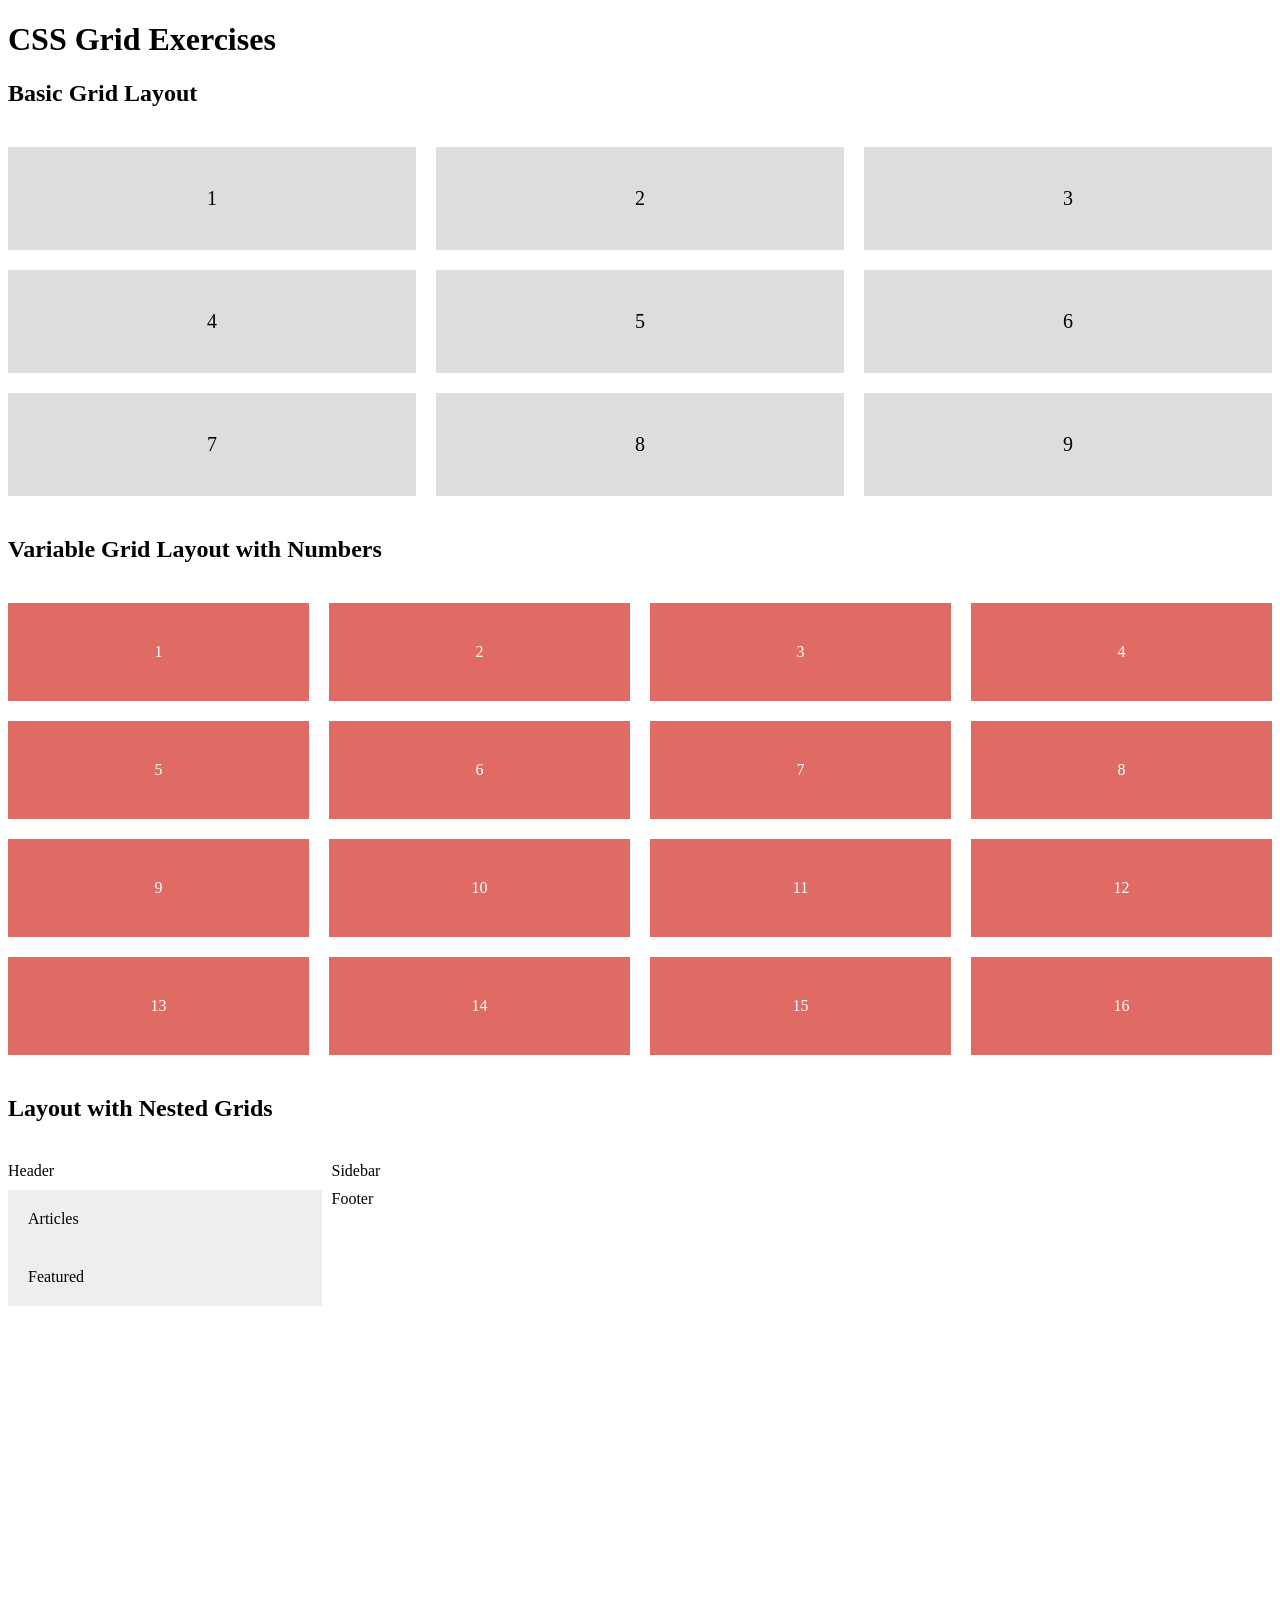
==== commit 76d92d11: "Update index.html" ====
--- a/index.html
+++ b/index.html
@@ -1,92 +1,14 @@
-<!doctype html>
+<!DOCTYPE html>
 <html lang="en">
-
 <head>
-<meta charset="utf-8">
-<title>Purrfect Vibes Community Events</title>
-
-<link rel="stylesheet" href="normalize.css">
+<meta charset="UTF-8">
+<title>CSS Grid Exercises</title>
 <link rel="stylesheet" href="styles.css">
-
 </head>
 
 <body>
 
-<header>
-<div class="container">
-
-<img src="logo.png" alt="logo">
-
-<nav>
-<ul>
-<li><a href="#">Home</a></li>
-<li><a href="#">About</a></li>
-<li><a href="#">Features</a></li>
-<li><a href="#">Community</a></li>
-</ul>
-</nav>
-
-<a href="#" class="button">Contact</a>
-
-</div>
-</header>
-
-
-<h1>Community Events</h1>
-
-<section class="community container">
-
-<div class="event-block featured">
-
-<img src="event-cat-care.jpg" alt="cat care">
-
-<h2>Monthly Cat Care Webinar</h2>
-
-<p>
-<span>February 15, 2025</span><br>
-<span>7:00 PM - 8:00 PM (EST)<br>
-Online</span><br><br>
-
-Join us for our Monthly Cat Care Webinar featuring Dr. Jane Smith, a certified veterinarian with over 10 years of experience in feline health.
-</p>
-
-</div>
-
-
-<div class="event-block">
-
-<img src="event-cat-quiz.jpg" alt="cat quizzes">
-
-<h2>Purr-sonality Quiz Challenge</h2>
-
-<p>
-March 1, 2025<br>
-3:00 PM - 4:30 PM (EST)<br>
-Online
-</p>
-
-</div>
-
-
-<div class="event-block">
-
-<img src="event-cat-photo.jpg" alt="cat photo">
-
-<h2>Cat Photo Contest</h2>
-
-<p>
-March 10, 2025<br>
-All Day<br>
-Online
-</p>
-
-</div>
-
-</section>
-
-
-<h1>Grid Layout Practice</h1>
-
+<h1>CSS Grid Exercises</h1>
 
 <h2>Basic Grid Layout</h2>
 
@@ -129,51 +51,21 @@
 
 <div class="g3">
 
-<div class="header">Header</div>
+<header>Header</header>
 
-<div class="sidebar">Sidebar</div>
+<aside>Sidebar</aside>
 
-<div class="main">
+<main class="content">
 
 <div class="articles">Articles</div>
 
 <div class="featured">Featured</div>
 
-</div>
+</main>
 
-<div class="footer">Footer</div>
+<footer>Footer</footer>
 
 </div>
 
-
-<footer>
-
-<div>
-
-<a href="#"><img src="facebook.svg"></a>
-
-<a href="#"><img src="instagram.svg"></a>
-
-<a href="#"><img src="youtube.svg"></a>
-
-</div>
-
-<p>
-
-Contact Us<br>
-
-Purrfect Vibes<br>
-
-123 Whisker Lane<br>
-
-Catopia City, CA 90210<br>
-
-Tel. (800) PURR-VIBES
-
-</p>
-
-</footer>
-
 </body>
-
 </html>
--- a/styles.css
+++ b/styles.css
@@ -1,112 +1,28 @@
-body {
-    font-size: 16px;
-    font-family: Arial, Helvetica, sans-serif;
-    margin: 0;
-}
-h1 {
-    font-size: 2em;
-    font-weight: bold;
-    text-align: center;
-    margin: 1rem 0;
-}
-h2 {
-    font-size: 1.6em;
-    margin: 1rem 0;
-}
-p {
-    margin: 0 0 1rem 0;
-}
-.container {
-    max-width: 1200px;
-    margin: auto;
-    padding: 10px;
-}
-a {
-    color: #e6a563;
-}
-header {
-    background-color: #efefef;
-    position: sticky;
-    top: 0;
-}
-header a {
-    text-decoration: none;
-    color: #000
-}
-header a:hover {
-    color: #e6a563;
-}
-header .container {
-    padding: 10px;
-    margin-bottom: 2em;
-    display: flex;
-    align-items: center;
-    justify-content: flex-end;
-}
-header img {
-    width: 250px;
-    margin-right: auto;
+/* COMMUNITY GRID */
 
-}
-header ul {
-    list-style-type: none;
-    display: flex;
-    align-items: center;
-}
-.button {
-    background-color: #e6a563;
-    border-radius: 10px;
-    padding: 5px 10px;
-}
-.button:hover {
-    background-color: #fff;
-}
-nav li {
-    margin: 0 1em;
-}
-footer {
-    text-align: center;
-    background-color: #D9D9D9;
-    padding: 20px;
-}
-footer img {
-    width: 35px;
-}
 .community{
 display:grid;
-grid-template-columns: 2fr 1fr;
+grid-template-columns:2fr 1fr;
 gap:20px;
 }
-.featured{
-grid-column:1 / 2;
+
+.community .featured{
+grid-column:1;
 grid-row:1 / 3;
 }
+
 .event-block{
-background:#ffffff;
+background:#fff;
 padding:15px;
 border-radius:6px;
 }
+
 .event-block img{
 width:100%;
 height:auto;
 }
-body{
-display:grid;
-grid-template-columns:1fr;
-grid-template-rows:auto auto auto auto auto;
-gap:20px;
-}
-
-BIG EVENT | event
-BIG EVENT | event
-[ Cat Care Webinar ]  [ Quiz Challenge ]
-[ Cat Care Webinar ]  [ Photo Contest ]
 
 
-.event-block img{
-width:100%;
-object-fit:cover;
-}
 /* GRID 1 */
 
 .g1{
@@ -138,7 +54,6 @@
 color:white;
 padding:40px;
 text-align:center;
-font-size:20px;
 }
 
 
@@ -175,7 +90,7 @@
 padding:20px;
 }
 
-.featured{
+.g3 .featured{
 background:#eee;
 padding:20px;
 }
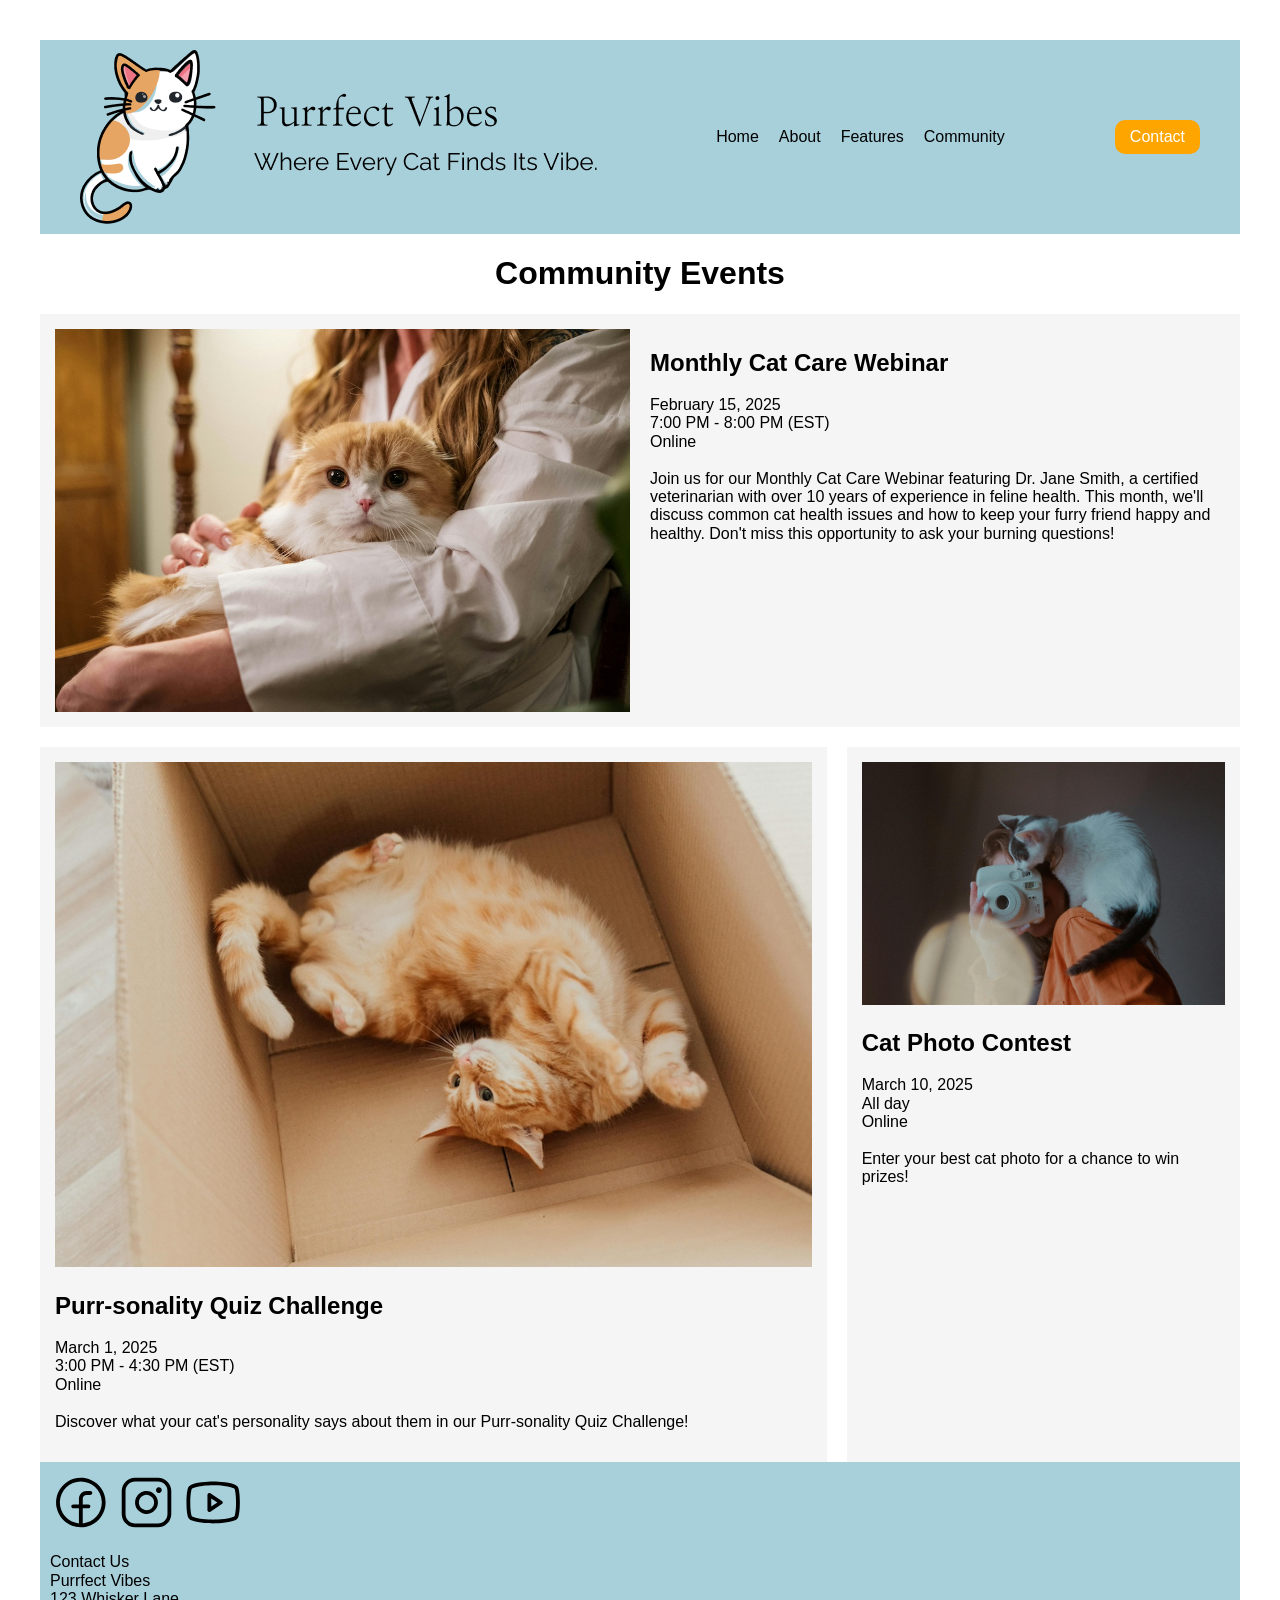
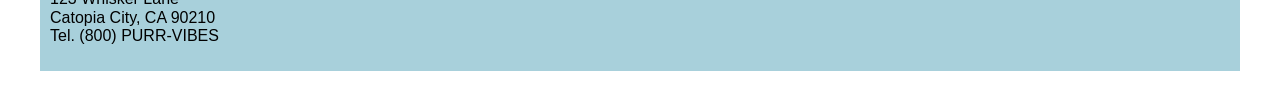
==== commit 6ab97c92: "Update index.html" ====
--- a/index.html
+++ b/index.html
@@ -1,71 +1,80 @@
-<!DOCTYPE html>
+<!doctype html>
 <html lang="en">
 <head>
-<meta charset="UTF-8">
-<title>CSS Grid Exercises</title>
-<link rel="stylesheet" href="styles.css">
+	<meta charset="utf-8">
+	<title>Purrfect Vibes Community Events</title>
+    <link rel="stylesheet" href="normalize.css">
+    <link rel="stylesheet" href="styles.css">
 </head>
 
 <body>
+    <header>
+        <div class="container">
+            <img src="logo.png" alt="logo">
+            <nav class="nav1">
+                <ul>
+                    <li><a href="#">Home</a></li>
+                    <li><a href="#">About</a></li>
+                    <li><a href="#">Features</a></li>
+                    <li><a href="#">Community</a></li>
+                </ul>
+            </nav>
+            <a href="#" class="button">Contact</a>
+        </div>
+    </header>
 
-<h1>CSS Grid Exercises</h1>
+<h1>Community Events</h1>
 
-<h2>Basic Grid Layout</h2>
+<section class="community">
+    
+    <!-- FEATURED -->
+    <div class="event-block featured">
+        <img src="event-cat-care.jpg" alt="cat care">
+        <div>
+            <h2>Monthly Cat Care Webinar</h2>
+            <p><span>February 15, 2025</span><br>
+            <span>7:00 PM - 8:00 PM (EST)<br>
+            Online</span><br><br>
+            Join us for our Monthly Cat Care Webinar featuring Dr. Jane Smith, a certified veterinarian with over 10 years of experience in feline health. This month, we'll discuss common cat health issues and how to keep your furry friend happy and healthy. Don't miss this opportunity to ask your burning questions!</p>
+        </div>
+    </div>
 
-<div class="g1">
-<div>1</div>
-<div>2</div>
-<div>3</div>
-<div>4</div>
-<div>5</div>
-<div>6</div>
-<div>7</div>
-<div>8</div>
-<div>9</div>
-</div>
+    <!-- CARD 1 -->
+    <div class="event-block">
+        <img src="event-cat-quiz.jpg" alt="cat quizzes">
+        <h2>Purr-sonality Quiz Challenge</h2>
+        <p><span>March 1, 2025</span><br>
+        <span>3:00 PM - 4:30 PM (EST)<br>
+        Online</span><br><br>
+        Discover what your cat's personality says about them in our Purr-sonality Quiz Challenge!</p>
+    </div>
 
+    <!-- CARD 2 -->
+    <div class="event-block">
+        <img src="event-cat-photo.jpg" alt="cat community">
+        <h2>Cat Photo Contest</h2>
+        <p><span>March 10, 2025</span><br>
+        <span>All day<br>
+        Online</span><br><br>
+        Enter your best cat photo for a chance to win prizes!</p>
+    </div>
 
-<h2>Variable Grid Layout with Numbers</h2>
+</section>
 
-<div class="g2">
-<div>1</div>
-<div>2</div>
-<div>3</div>
-<div>4</div>
-<div>5</div>
-<div>6</div>
-<div>7</div>
-<div>8</div>
-<div>9</div>
-<div>10</div>
-<div>11</div>
-<div>12</div>
-<div>13</div>
-<div>14</div>
-<div>15</div>
-<div>16</div>
-</div>
-
-
-<h2>Layout with Nested Grids</h2>
-
-<div class="g3">
-
-<header>Header</header>
-
-<aside>Sidebar</aside>
-
-<main class="content">
-
-<div class="articles">Articles</div>
-
-<div class="featured">Featured</div>
-
-</main>
-
-<footer>Footer</footer>
-
-</div>
+<footer>
+    <div>
+        <a href="#"><img src="facebook.svg" alt="Facebook"></a>
+        <a href="#"><img src="instagram.svg" alt="Instagram"></a>
+        <a href="#"><img src="youtube.svg" alt="Youtube"></a>
+    </div>
+    <p>
+        Contact Us<br>
+        Purrfect Vibes<br>
+        123 Whisker Lane<br>
+        Catopia City, CA 90210<br>
+        Tel. (800) PURR-VIBES
+    </p>
+</footer>
 
 </body>
 </html>
--- a/styles.css
+++ b/styles.css
@@ -1,103 +1,172 @@
-/* COMMUNITY GRID */
-
-.community{
-display:grid;
-grid-template-columns:2fr 1fr;
-gap:20px;
+body{
+font-family: Arial, sans-serif;
+margin:40px;
 }
 
-.community .featured{
-grid-column:1;
-grid-row:1 / 3;
+h1{
+text-align:center;
 }
 
-.event-block{
-background:#fff;
-padding:15px;
-border-radius:6px;
+.g1{
+display:grid;
+grid-template-columns:repeat(3,100px);
+grid-template-rows:repeat(3,100px);
+gap:10px;
+margin-bottom:40px;
 }
 
-.event-block img{
-width:100%;
-height:auto;
+.g1 div{
+background:#e5e5e5;
+display:flex;
+align-items:center;
+justify-content:center;
+font-weight:bold;
 }
 
 
-/* GRID 1 */
-
-.g1{
+.g2{
 display:grid;
-grid-template-columns:repeat(3,1fr);
-gap:20px;
-margin:40px 0;
+grid-template-columns:repeat(4,100px);
+grid-template-rows:50px minmax(75px,1fr) 50px minmax(75px,1fr);
+gap:15px;
+margin-bottom:40px;
 }
 
-.g1 div{
-background:#ddd;
-padding:40px;
-text-align:center;
-font-size:20px;
+.g2 div{
+background:#e57373;
+color:white;
+display:flex;
+align-items:center;
+justify-content:center;
 }
 
 
-/* GRID 2 */
-
-.g2{
+.g3{
 display:grid;
-grid-template-columns:repeat(4,1fr);
-gap:20px;
-margin:40px 0;
+grid-template-columns:200px 1fr;
+grid-template-rows:auto 1fr auto;
+height:400px;
+gap:10px;
 }
 
-.g2 div{
-background:#e06b65;
-color:white;
-padding:40px;
-text-align:center;
+header{
+grid-column:1 / 3;
+background:#a8d0db;
+padding:10px;
 }
 
-
-/* GRID 3 */
-
-.g3{
-display:grid;
-grid-template-columns:1fr 3fr;
-grid-template-rows:auto 1fr auto;
-gap:10px;
-height:400px;
-margin:40px 0;
+aside{
+background:#e6a6af;
+padding:10px;
 }
 
-.header{
-grid-column:1 / 3;
-background:#ddd;
-padding:20px;
-}
-
-.sidebar{
-background:#eee;
-padding:20px;
-}
-
-.main{
+.content{
 display:grid;
 grid-template-rows:1fr 1fr;
 gap:10px;
 }
 
 .articles{
-background:#eee;
-padding:20px;
+background:#2fa7a3;
+padding:10px;
 }
 
-.g3 .featured{
-background:#eee;
-padding:20px;
+.featured{
+background:#9fd3c7;
+padding:10px;
 }
 
-.footer{
+footer{
 grid-column:1 / 3;
-background:#ccc;
-padding:20px;
-text-align:center;
+background:#a8d0db;
+padding:10px;
 }
+/* COMMUNITY PAGE FIX */
+.community {
+  display: grid;
+  grid-template-columns: 2fr 1fr;
+  gap: 20px;
+}
+
+.featured {
+  grid-column: 1 / span 2;
+  display: grid;
+  grid-template-columns: 1fr 1fr;
+  gap: 20px;
+  background: white; /* override old color */
+}
+
+.event-block {
+  background: #f5f5f5;
+  padding: 15px;
+}
+/* HEADER FIX */
+.container {
+  display: flex;
+  align-items: center;
+  justify-content: space-between;
+}
+
+/* NAV MENU */
+.nav1 ul {
+  list-style: none;
+  display: flex;
+  gap: 20px;
+  margin: 0;
+  padding: 0;
+}
+
+.nav1 a {
+  text-decoration: none;
+  color: black;
+}
+
+/* CONTACT BUTTON */
+.button {
+  background: orange;
+  padding: 8px 15px;
+  border-radius: 10px;
+  text-decoration: none;
+  color: white;
+}
+
+.event-block img {
+  width: 100%;
+  height: auto;
+}
+/* your existing code above */
+
+/* HEADER FIX */
+.container {
+  display: flex;
+  align-items: center;
+  justify-content: space-between;
+}
+
+.nav1 ul {
+  list-style: none;
+  display: flex;
+  gap: 20px;
+  margin: 0;
+  padding: 0;
+}
+
+.nav1 a {
+  text-decoration: none;
+  color: black;
+}
+
+.button {
+  background: orange;
+  padding: 8px 15px;
+  border-radius: 10px;
+  text-decoration: none;
+  color: white;
+}
+
+header {
+  padding: 10px 40px;
+}
+git add .
+git commit -m "Fix header layout"
+git push
